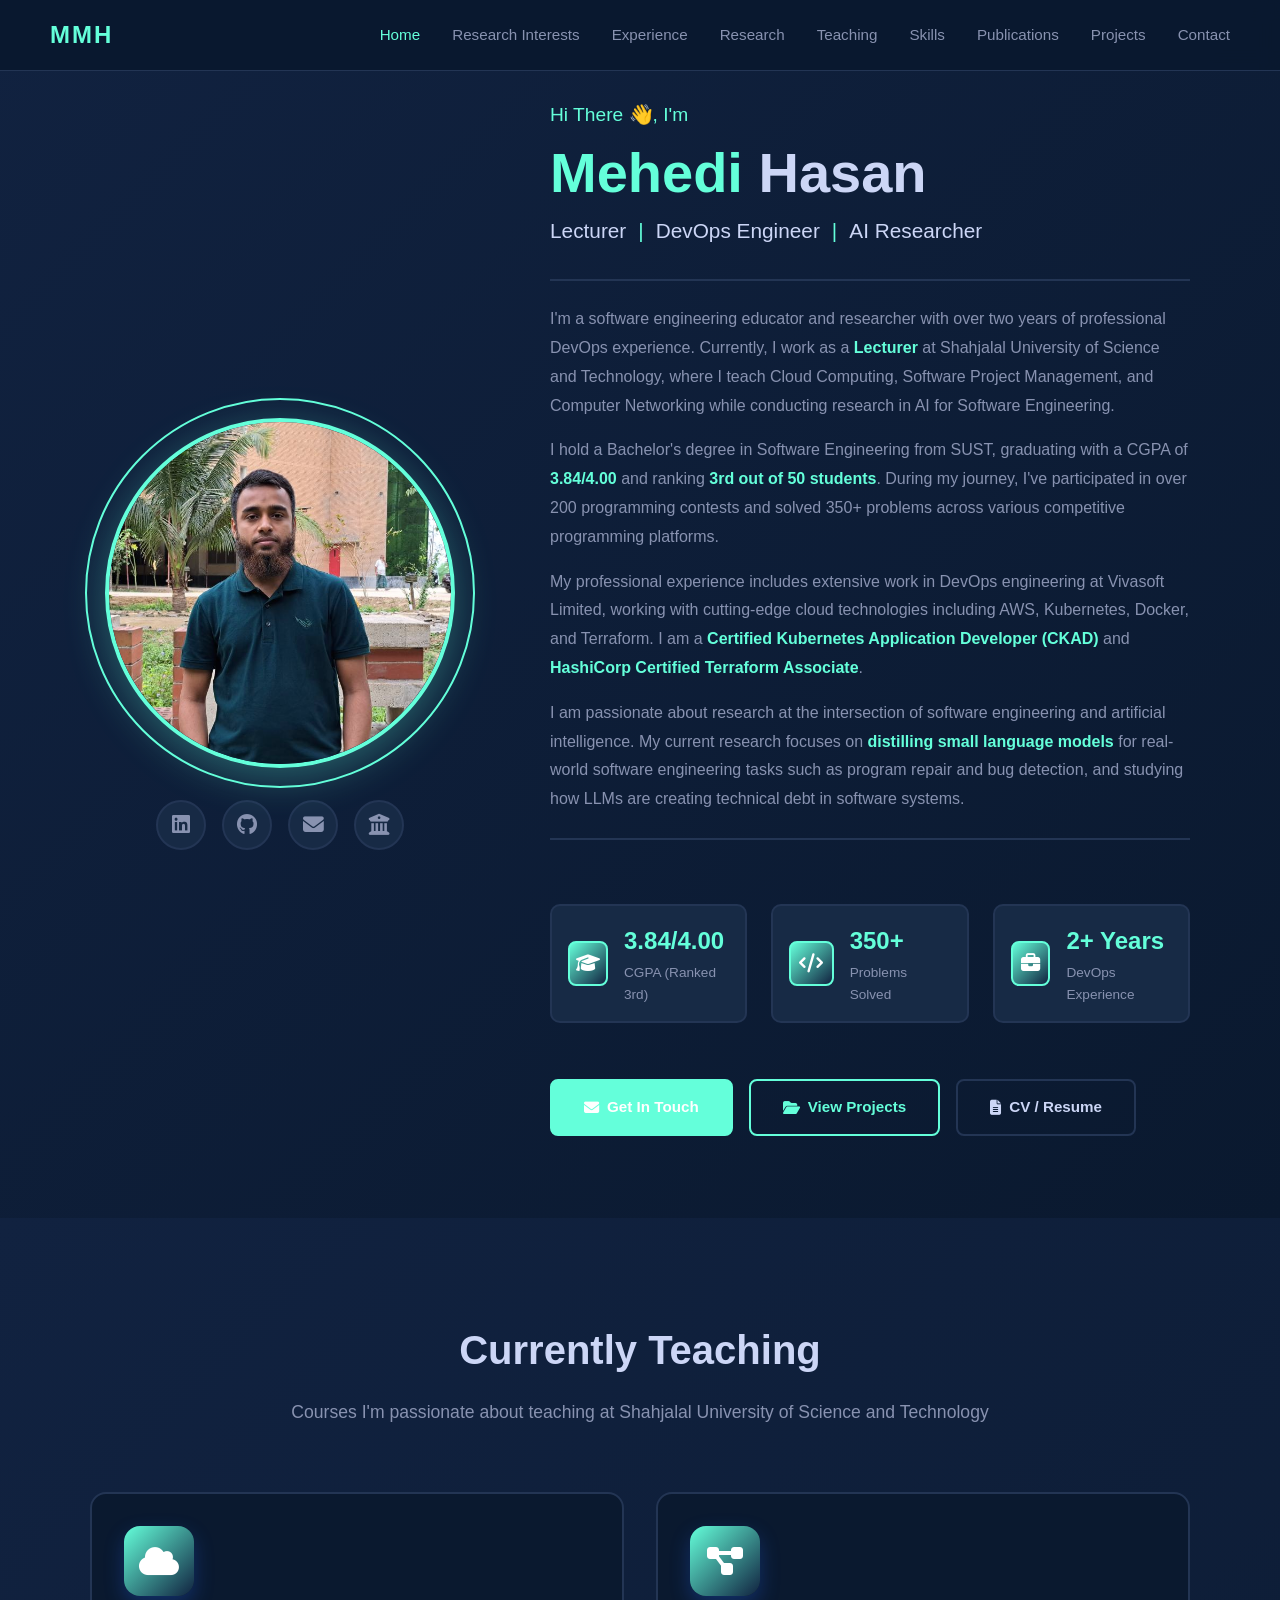
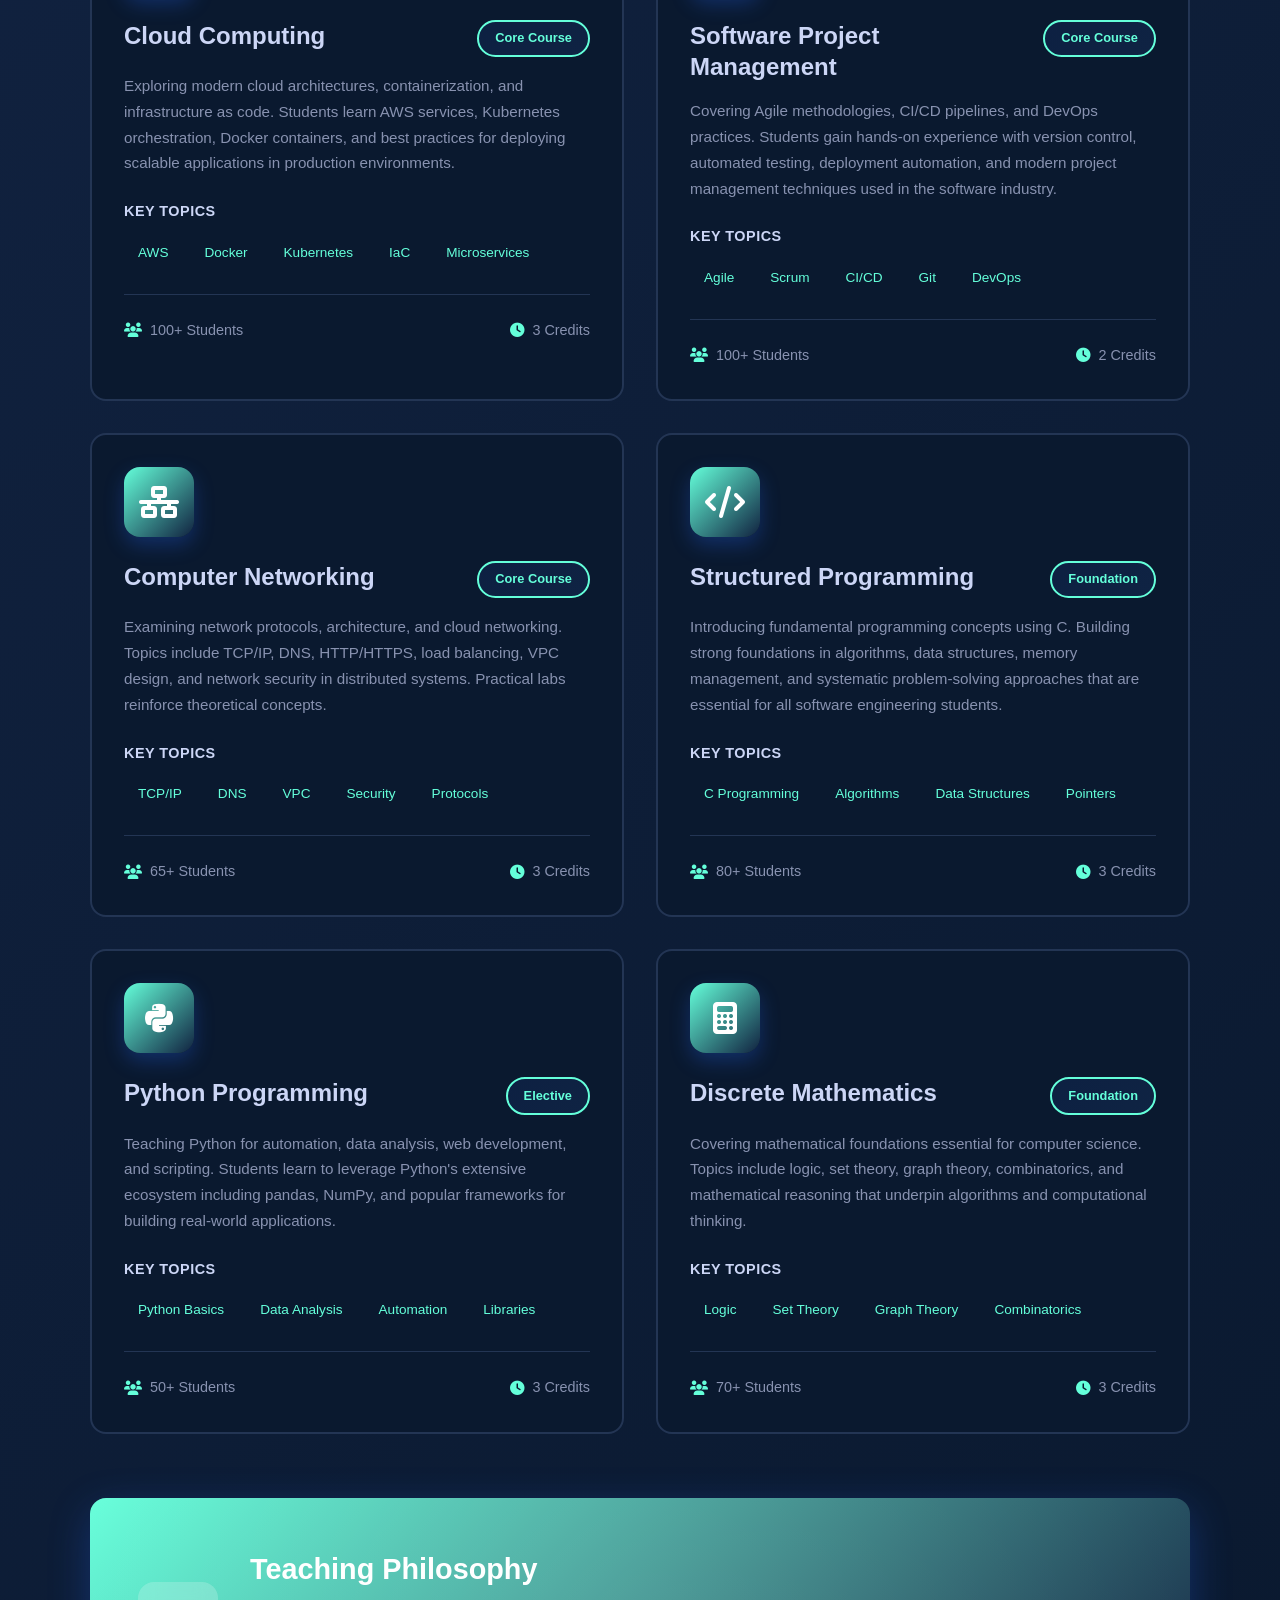
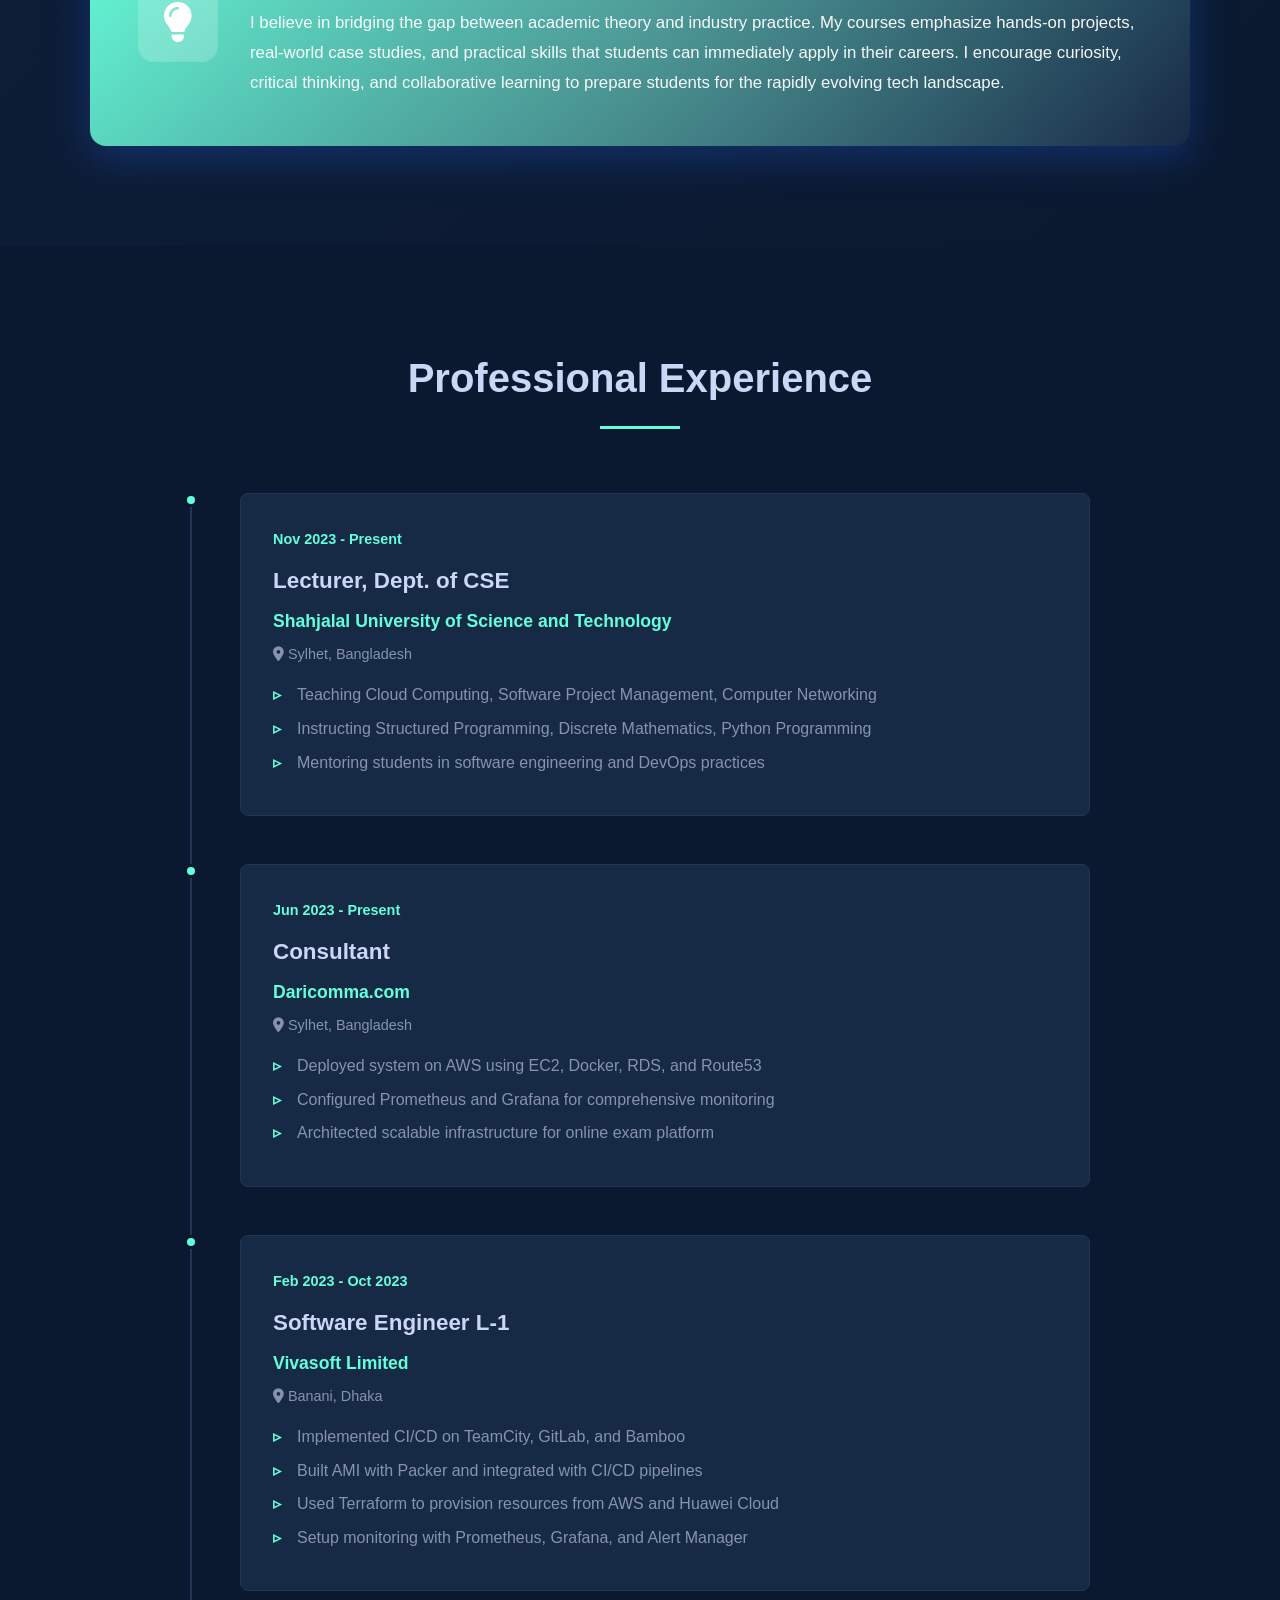
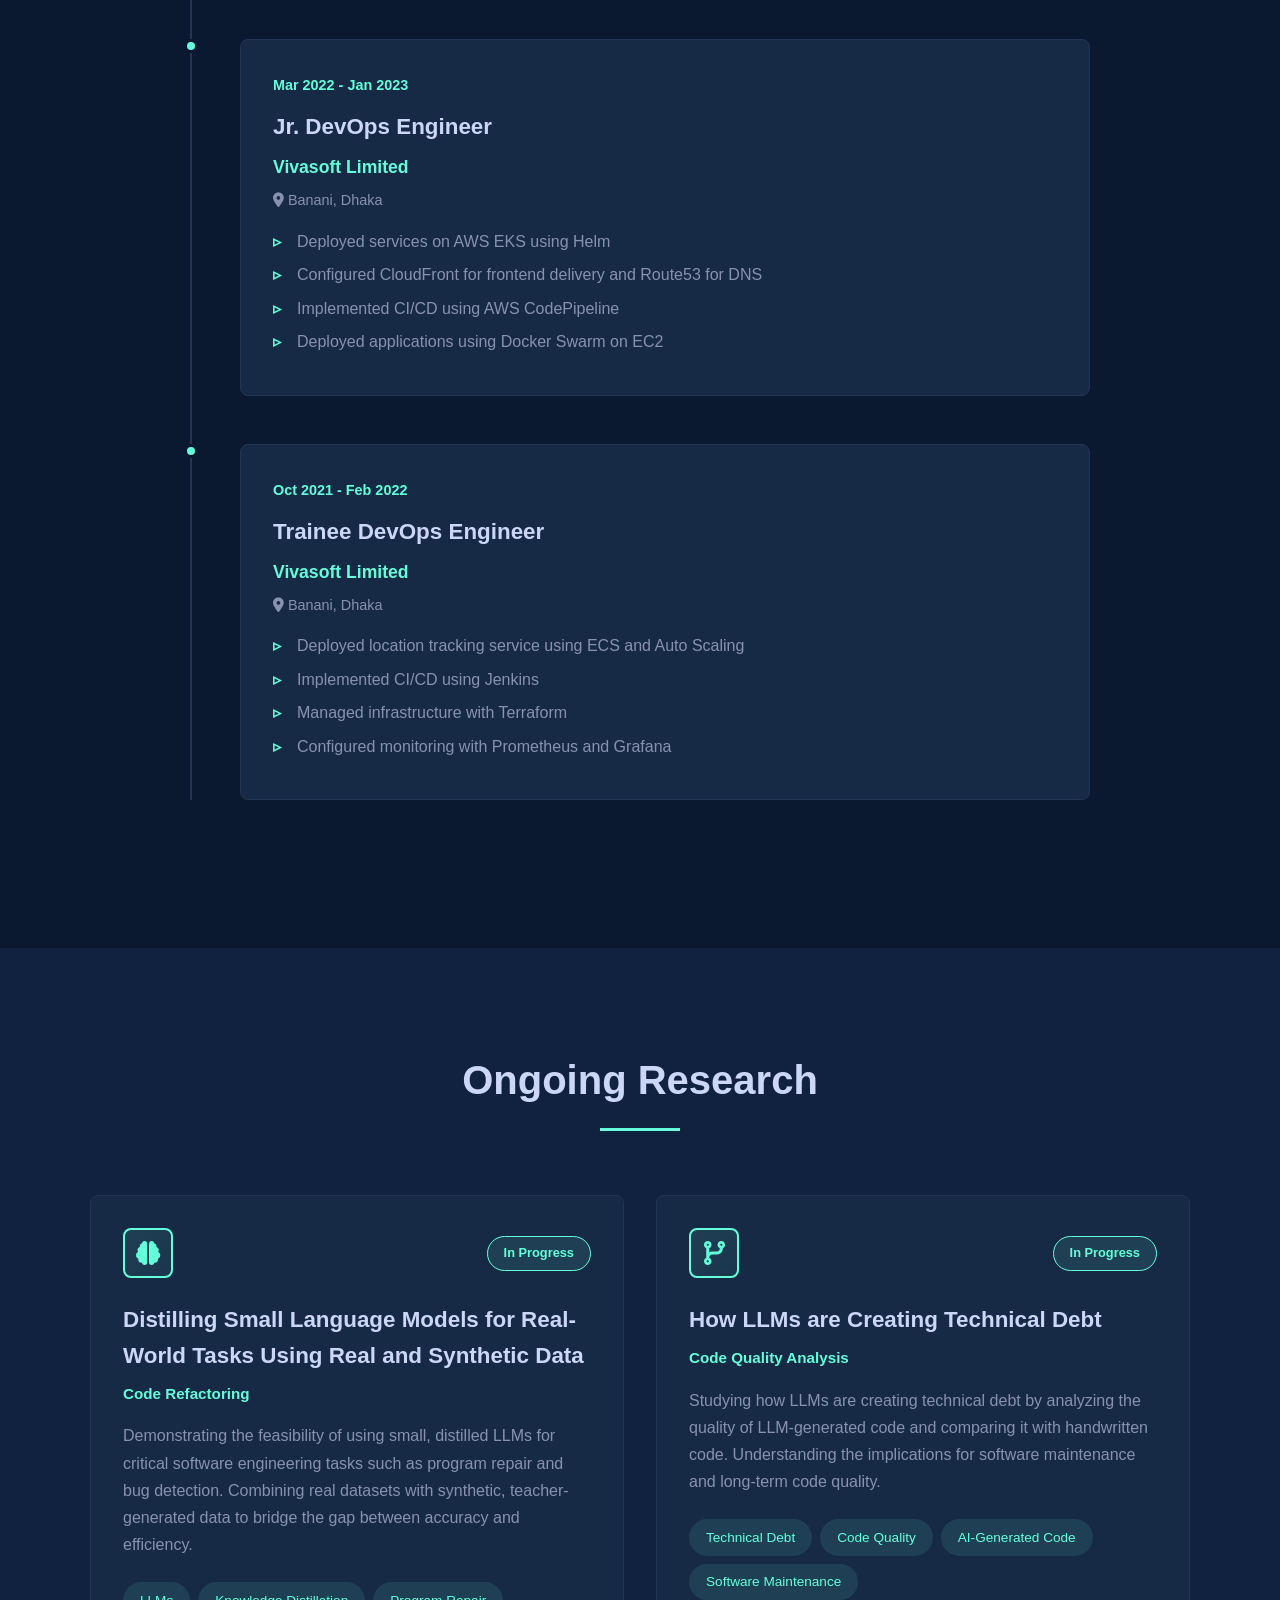
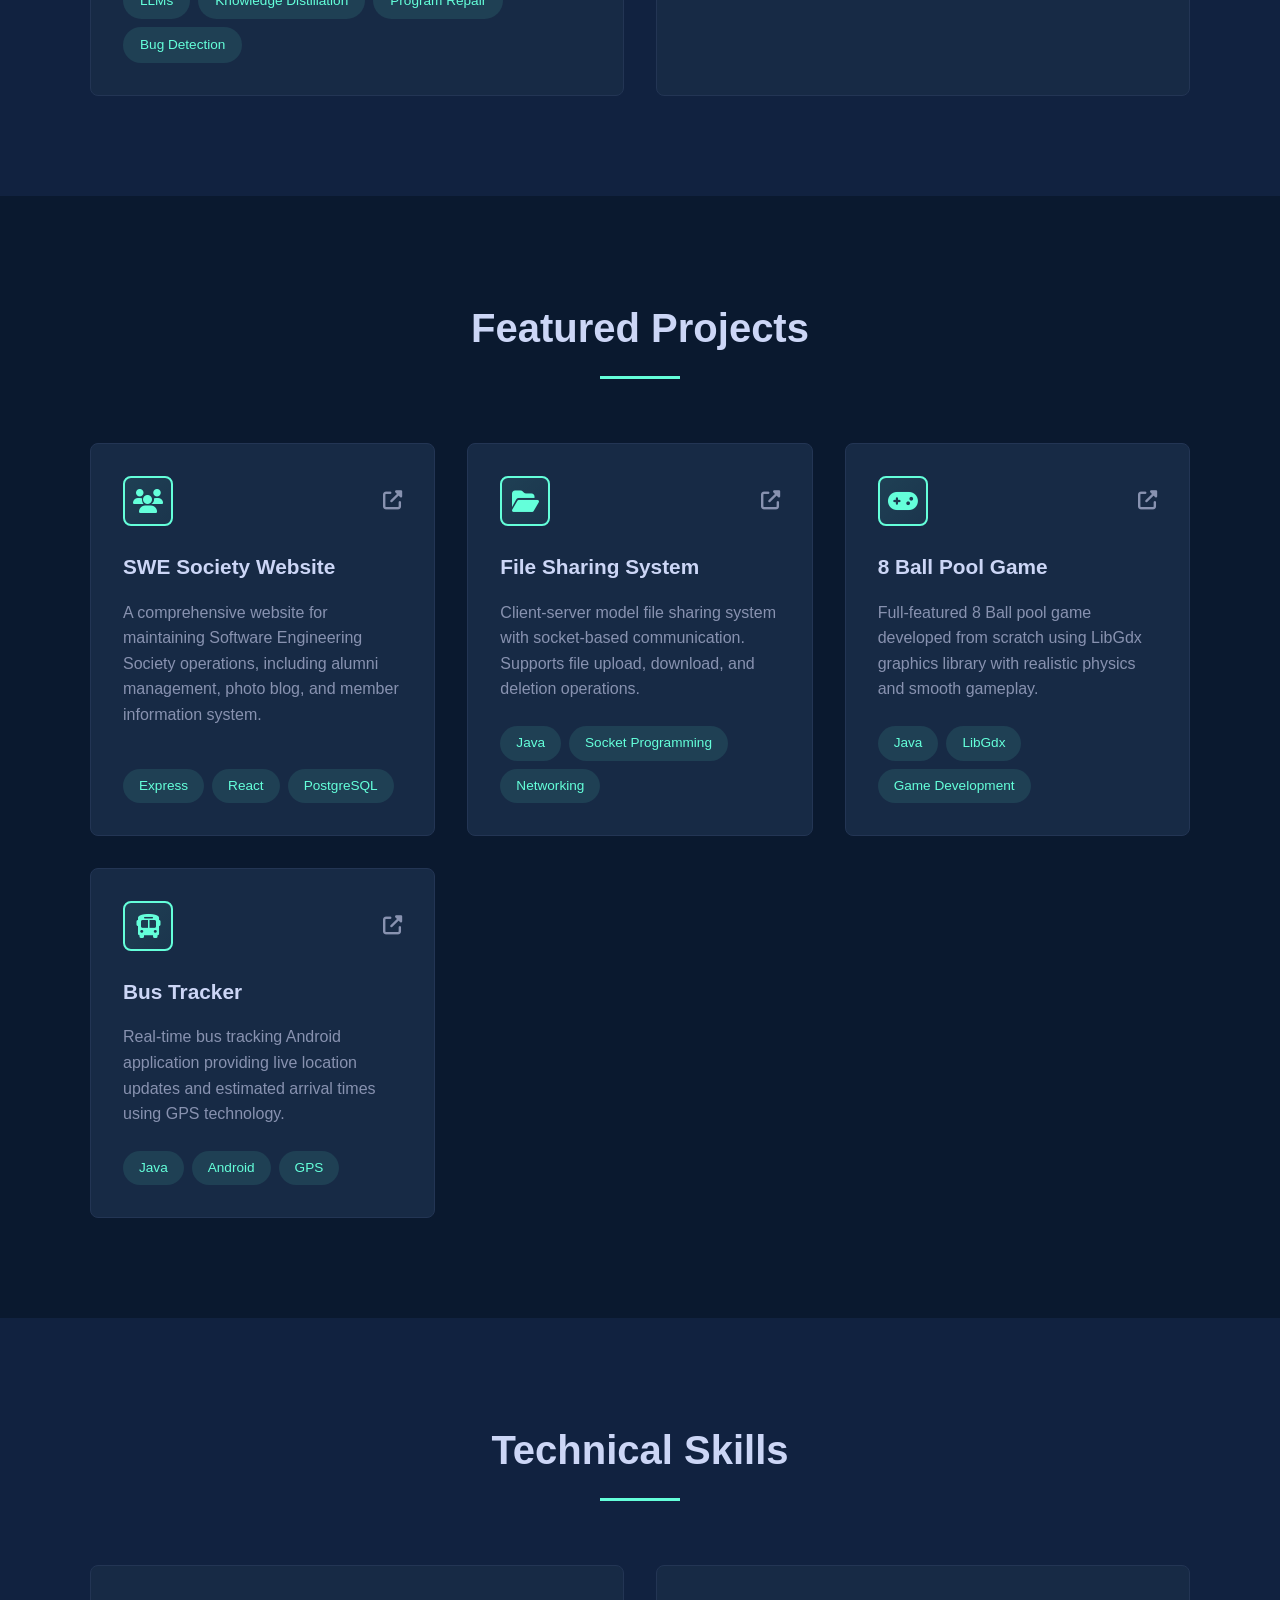
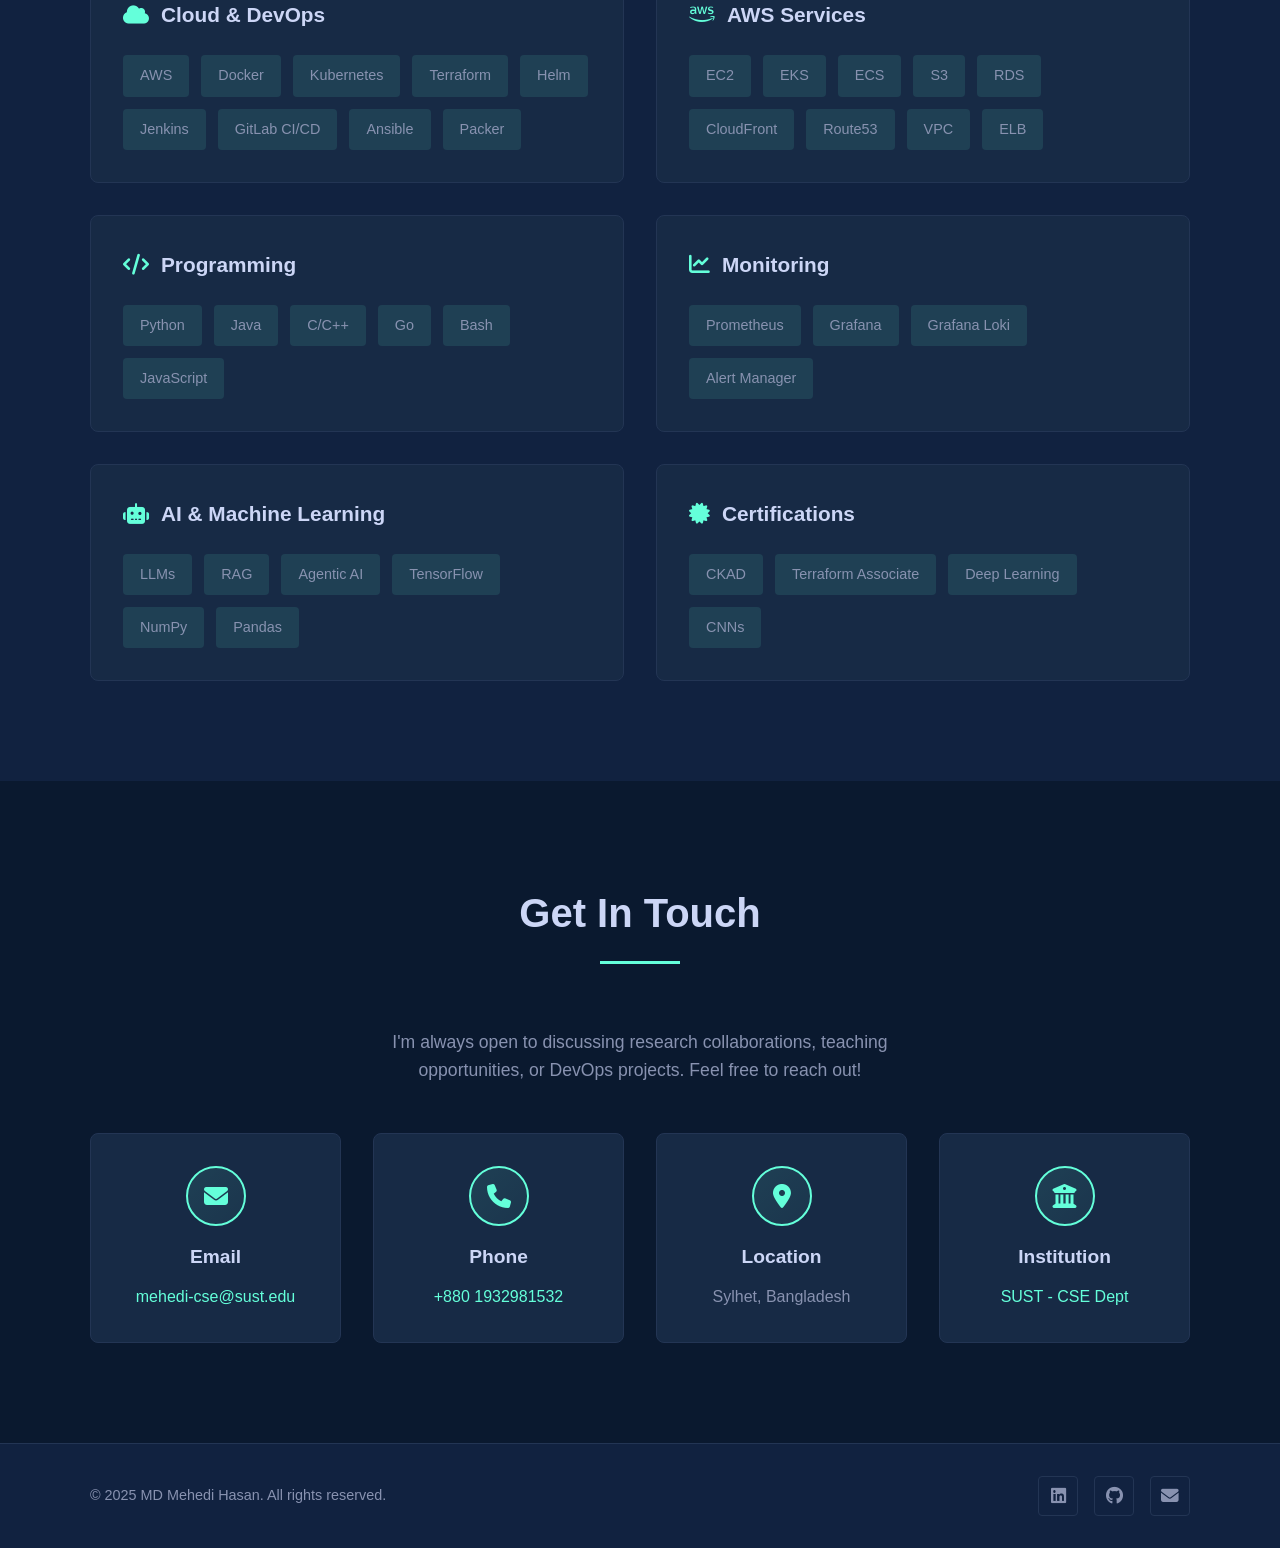
==== index3.html @ 0b2f39ff "base version" ====
<!DOCTYPE html>
<html lang="en">
<head>
    <meta charset="UTF-8">
    <meta name="viewport" content="width=device-width, initial-scale=1.0">
    <meta name="description" content="MD Mehedi Hasan - Lecturer, DevOps Engineer & AI Researcher specializing in Software Engineering">
    <title>Mehedi Hasan | Lecturer & Software Engineer</title>
    <link rel="stylesheet" href="styles3.css">
    <link rel="stylesheet" href="https://cdnjs.cloudflare.com/ajax/libs/font-awesome/6.4.0/css/all.min.css">
</head>
<body>
    <!-- Navbar -->
    <nav class="navbar">
        <div class="nav-container">
            <div class="nav-brand">
                <span class="brand-text">MMH</span>
            </div>
            <button class="nav-toggle" id="navToggle" aria-label="Toggle navigation">
                <span></span>
                <span></span>
                <span></span>
            </button>
            <ul class="nav-menu" id="navMenu">
    <li><a href="#home" class="nav-link">Home</a></li>
    <li><a href="#interests" class="nav-link">Research Interests</a></li>
    <li><a href="#experience" class="nav-link">Experience</a></li>
    <!-- Remove About link since it's now in Hero -->
    <li><a href="#research" class="nav-link">Research</a></li>
    <li><a href="#teaching" class="nav-link">Teaching</a></li>
    <li><a href="#skills" class="nav-link">Skills</a></li>
    <li><a href="#publications" class="nav-link">Publications</a></li>
    <li><a href="#projects" class="nav-link">Projects</a></li>
    <li><a href="#contact" class="nav-link">Contact</a></li>
</ul>

        </div>
    </nav>
<!-- Hero Section -->
<!-- Hero Section -->
<section id="home" class="hero">
    <div class="hero-container">
        <!-- Profile Image Section with Social Links -->
        <div class="hero-image">
            <div class="profile-image-wrapper">
                <div class="profile-image">
                    <img src="profile.jpg" alt="MD Mehedi Hasan - Lecturer & DevOps Engineer">
                </div>
                <div class="profile-ring"></div>
            </div>
            
            <!-- Social Links Under Profile Image -->
            <div class="social-links">
                <a href="https://linkedin.com/in/rumiswe" target="_blank" class="social-link" aria-label="LinkedIn">
                    <i class="fab fa-linkedin"></i>
                </a>
                <a href="https://github.com/mhRumi" target="_blank" class="social-link" aria-label="GitHub">
                    <i class="fab fa-github"></i>
                </a>
                <a href="mailto:mehedi-cse@sust.edu" class="social-link" aria-label="Email">
                    <i class="fas fa-envelope"></i>
                </a>
                <a href="https://sust.edu/departments/cse/faculty/mehedi-cse@sust.edu" target="_blank" class="social-link" aria-label="University">
                    <i class="fas fa-university"></i>
                </a>
            </div>
        </div>

        <!-- Hero Content -->
        <div class="hero-content">
            <p class="hero-greeting">Hi There 👋, I'm</p>
            <h1 class="hero-name">
                <span class="name-highlight">Mehedi</span> Hasan
            </h1>
            <div class="hero-titles">
                <span class="title-item">Lecturer</span>
                <span class="separator">|</span>
                <span class="title-item">DevOps Engineer</span>
                <span class="separator">|</span>
                <span class="title-item">AI Researcher</span>
            </div>
            
            <!-- Integrated About Me Content -->
            <div class="hero-about">
                <p>
                    I'm a software engineering educator and researcher with over two years of professional DevOps experience. 
                    Currently, I work as a <strong>Lecturer</strong> at Shahjalal University of Science and Technology, where I teach 
                    Cloud Computing, Software Project Management, and Computer Networking while conducting research in AI for Software Engineering.
                </p>
                <p>
                    I hold a Bachelor's degree in Software Engineering from SUST, graduating with a CGPA of <strong>3.84/4.00</strong> 
                    and ranking <strong>3rd out of 50 students</strong>. During my journey, I've participated in over 200 programming contests 
                    and solved 350+ problems across various competitive programming platforms.
                </p>
                <p>
                    My professional experience includes extensive work in DevOps engineering at Vivasoft Limited, working with cutting-edge 
                    cloud technologies including AWS, Kubernetes, Docker, and Terraform. I am a <strong>Certified Kubernetes Application Developer (CKAD)</strong> 
                    and <strong>HashiCorp Certified Terraform Associate</strong>.
                </p>
                <p>
                    I am passionate about research at the intersection of software engineering and artificial intelligence. My current research 
                    focuses on <strong>distilling small language models</strong> for real-world software engineering tasks such as program repair 
                    and bug detection, and studying how LLMs are creating technical debt in software systems.
                </p>
            </div>

            <!-- Stats Cards -->
            <div class="hero-stats">
                <div class="stat-item">
                    <div class="stat-icon">
                        <i class="fas fa-graduation-cap"></i>
                    </div>
                    <div class="stat-info">
                        <h3>3.84/4.00</h3>
                        <p>CGPA (Ranked 3rd)</p>
                    </div>
                </div>
                <div class="stat-item">
                    <div class="stat-icon">
                        <i class="fas fa-code"></i>
                    </div>
                    <div class="stat-info">
                        <h3>350+</h3>
                        <p>Problems Solved</p>
                    </div>
                </div>
                <div class="stat-item">
                    <div class="stat-icon">
                        <i class="fas fa-briefcase"></i>
                    </div>
                    <div class="stat-info">
                        <h3>2+ Years</h3>
                        <p>DevOps Experience</p>
                    </div>
                </div>
            </div>

            <!-- Action Buttons -->
            <div class="hero-buttons">
                <a href="#contact" class="btn btn-primary">
                    <i class="fas fa-envelope"></i>
                    Get In Touch
                </a>
                <a href="#projects" class="btn btn-secondary">
                    <i class="fas fa-folder-open"></i>
                    View Projects
                </a>
                <a href="#publications" class="btn btn-outline">
                    <i class="fas fa-file-alt"></i>
                    CV / Resume
                </a>
            </div>
        </div>
    </div>
</section>


<!-- Teaching Courses Section -->
<section id="teaching" class="teaching section">
    <div class="container">
        <div class="section-header">
            <h2 class="section-title">Currently Teaching</h2>
            <div class="title-underline"></div>
            <p class="section-subtitle">Courses I'm passionate about teaching at Shahjalal University of Science and Technology</p>
        </div>

        <div class="courses-grid">
            <!-- Course Card 1 -->
            <div class="course-card" data-aos="fade-up">
                <div class="course-icon">
                    <i class="fas fa-cloud"></i>
                </div>
                <div class="course-header">
                    <h3>Cloud Computing</h3>
                    <span class="course-badge">Core Course</span>
                </div>
                <p class="course-description">
                    Exploring modern cloud architectures, containerization, and infrastructure as code. 
                    Students learn AWS services, Kubernetes orchestration, Docker containers, and best practices 
                    for deploying scalable applications in production environments.
                </p>
                <div class="course-topics">
                    <h4>Key Topics</h4>
                    <div class="topics-tags">
                        <span class="topic-tag">AWS</span>
                        <span class="topic-tag">Docker</span>
                        <span class="topic-tag">Kubernetes</span>
                        <span class="topic-tag">IaC</span>
                        <span class="topic-tag">Microservices</span>
                    </div>
                </div>
                <div class="course-footer">
                    <div class="course-meta">
                        <span><i class="fas fa-users"></i> 100+ Students</span>
                        <span><i class="fas fa-clock"></i> 3 Credits</span>
                    </div>
                </div>
            </div>

            <!-- Course Card 2 -->
            <div class="course-card" data-aos="fade-up" data-aos-delay="100">
                <div class="course-icon">
                    <i class="fas fa-project-diagram"></i>
                </div>
                <div class="course-header">
                    <h3>Software Project Management</h3>
                    <span class="course-badge">Core Course</span>
                </div>
                <p class="course-description">
                    Covering Agile methodologies, CI/CD pipelines, and DevOps practices. Students gain hands-on 
                    experience with version control, automated testing, deployment automation, and modern project 
                    management techniques used in the software industry.
                </p>
                <div class="course-topics">
                    <h4>Key Topics</h4>
                    <div class="topics-tags">
                        <span class="topic-tag">Agile</span>
                        <span class="topic-tag">Scrum</span>
                        <span class="topic-tag">CI/CD</span>
                        <span class="topic-tag">Git</span>
                        <span class="topic-tag">DevOps</span>
                    </div>
                </div>
                <div class="course-footer">
                    <div class="course-meta">
                        <span><i class="fas fa-users"></i> 100+ Students</span>
                        <span><i class="fas fa-clock"></i> 2 Credits</span>
                    </div>
                </div>
            </div>

            <!-- Course Card 3 -->
            <div class="course-card" data-aos="fade-up" data-aos-delay="200">
                <div class="course-icon">
                    <i class="fas fa-network-wired"></i>
                </div>
                <div class="course-header">
                    <h3>Computer Networking</h3>
                    <span class="course-badge">Core Course</span>
                </div>
                <p class="course-description">
                    Examining network protocols, architecture, and cloud networking. Topics include TCP/IP, DNS, 
                    HTTP/HTTPS, load balancing, VPC design, and network security in distributed systems. 
                    Practical labs reinforce theoretical concepts.
                </p>
                <div class="course-topics">
                    <h4>Key Topics</h4>
                    <div class="topics-tags">
                        <span class="topic-tag">TCP/IP</span>
                        <span class="topic-tag">DNS</span>
                        <span class="topic-tag">VPC</span>
                        <span class="topic-tag">Security</span>
                        <span class="topic-tag">Protocols</span>
                    </div>
                </div>
                <div class="course-footer">
                    <div class="course-meta">
                        <span><i class="fas fa-users"></i> 65+ Students</span>
                        <span><i class="fas fa-clock"></i> 3 Credits</span>
                    </div>
                </div>
            </div>

            <!-- Course Card 4 -->
            <div class="course-card" data-aos="fade-up">
                <div class="course-icon">
                    <i class="fas fa-code"></i>
                </div>
                <div class="course-header">
                    <h3>Structured Programming</h3>
                    <span class="course-badge">Foundation</span>
                </div>
                <p class="course-description">
                    Introducing fundamental programming concepts using C. Building strong foundations in algorithms, 
                    data structures, memory management, and systematic problem-solving approaches that are essential 
                    for all software engineering students.
                </p>
                <div class="course-topics">
                    <h4>Key Topics</h4>
                    <div class="topics-tags">
                        <span class="topic-tag">C Programming</span>
                        <span class="topic-tag">Algorithms</span>
                        <span class="topic-tag">Data Structures</span>
                        <span class="topic-tag">Pointers</span>
                    </div>
                </div>
                <div class="course-footer">
                    <div class="course-meta">
                        <span><i class="fas fa-users"></i> 80+ Students</span>
                        <span><i class="fas fa-clock"></i> 3 Credits</span>
                    </div>
                </div>
            </div>

            <!-- Course Card 5 -->
            <div class="course-card" data-aos="fade-up" data-aos-delay="100">
                <div class="course-icon">
                    <i class="fab fa-python"></i>
                </div>
                <div class="course-header">
                    <h3>Python Programming</h3>
                    <span class="course-badge">Elective</span>
                </div>
                <p class="course-description">
                    Teaching Python for automation, data analysis, web development, and scripting. Students learn 
                    to leverage Python's extensive ecosystem including pandas, NumPy, and popular frameworks for 
                    building real-world applications.
                </p>
                <div class="course-topics">
                    <h4>Key Topics</h4>
                    <div class="topics-tags">
                        <span class="topic-tag">Python Basics</span>
                        <span class="topic-tag">Data Analysis</span>
                        <span class="topic-tag">Automation</span>
                        <span class="topic-tag">Libraries</span>
                    </div>
                </div>
                <div class="course-footer">
                    <div class="course-meta">
                        <span><i class="fas fa-users"></i> 50+ Students</span>
                        <span><i class="fas fa-clock"></i> 3 Credits</span>
                    </div>
                </div>
            </div>

            <!-- Course Card 6 -->
            <div class="course-card" data-aos="fade-up" data-aos-delay="200">
                <div class="course-icon">
                    <i class="fas fa-calculator"></i>
                </div>
                <div class="course-header">
                    <h3>Discrete Mathematics</h3>
                    <span class="course-badge">Foundation</span>
                </div>
                <p class="course-description">
                    Covering mathematical foundations essential for computer science. Topics include logic, 
                    set theory, graph theory, combinatorics, and mathematical reasoning that underpin algorithms 
                    and computational thinking.
                </p>
                <div class="course-topics">
                    <h4>Key Topics</h4>
                    <div class="topics-tags">
                        <span class="topic-tag">Logic</span>
                        <span class="topic-tag">Set Theory</span>
                        <span class="topic-tag">Graph Theory</span>
                        <span class="topic-tag">Combinatorics</span>
                    </div>
                </div>
                <div class="course-footer">
                    <div class="course-meta">
                        <span><i class="fas fa-users"></i> 70+ Students</span>
                        <span><i class="fas fa-clock"></i> 3 Credits</span>
                    </div>
                </div>
            </div>
        </div>

        <!-- Teaching Philosophy -->
        <div class="teaching-philosophy" data-aos="fade-up">
            <div class="philosophy-icon">
                <i class="fas fa-lightbulb"></i>
            </div>
            <div class="philosophy-content">
                <h3>Teaching Philosophy</h3>
                <p>
                    I believe in bridging the gap between academic theory and industry practice. My courses emphasize 
                    hands-on projects, real-world case studies, and practical skills that students can immediately apply 
                    in their careers. I encourage curiosity, critical thinking, and collaborative learning to prepare 
                    students for the rapidly evolving tech landscape.
                </p>
            </div>
        </div>
    </div>
</section>

    <!-- Experience Section -->
    <section id="experience" class="experience section">
        <div class="container">
            <div class="section-header">
                <h2 class="section-title">Professional Experience</h2>
                <div class="title-line"></div>
            </div>
            <div class="timeline">
                <div class="timeline-item" data-aos="fade-up">
                    <div class="timeline-dot"></div>
                    <div class="timeline-content">
                        <span class="timeline-date">Nov 2023 - Present</span>
                        <h3>Lecturer, Dept. of CSE</h3>
                        <h4>Shahjalal University of Science and Technology</h4>
                        <p class="location"><i class="fas fa-map-marker-alt"></i> Sylhet, Bangladesh</p>
                        <ul>
                            <li>Teaching Cloud Computing, Software Project Management, Computer Networking</li>
                            <li>Instructing Structured Programming, Discrete Mathematics, Python Programming</li>
                            <li>Mentoring students in software engineering and DevOps practices</li>
                        </ul>
                    </div>
                </div>

                <div class="timeline-item" data-aos="fade-up">
                    <div class="timeline-dot"></div>
                    <div class="timeline-content">
                        <span class="timeline-date">Jun 2023 - Present</span>
                        <h3>Consultant</h3>
                        <h4>Daricomma.com</h4>
                        <p class="location"><i class="fas fa-map-marker-alt"></i> Sylhet, Bangladesh</p>
                        <ul>
                            <li>Deployed system on AWS using EC2, Docker, RDS, and Route53</li>
                            <li>Configured Prometheus and Grafana for comprehensive monitoring</li>
                            <li>Architected scalable infrastructure for online exam platform</li>
                        </ul>
                    </div>
                </div>

                <div class="timeline-item" data-aos="fade-up">
                    <div class="timeline-dot"></div>
                    <div class="timeline-content">
                        <span class="timeline-date">Feb 2023 - Oct 2023</span>
                        <h3>Software Engineer L-1</h3>
                        <h4>Vivasoft Limited</h4>
                        <p class="location"><i class="fas fa-map-marker-alt"></i> Banani, Dhaka</p>
                        <ul>
                            <li>Implemented CI/CD on TeamCity, GitLab, and Bamboo</li>
                            <li>Built AMI with Packer and integrated with CI/CD pipelines</li>
                            <li>Used Terraform to provision resources from AWS and Huawei Cloud</li>
                            <li>Setup monitoring with Prometheus, Grafana, and Alert Manager</li>
                        </ul>
                    </div>
                </div>

                <div class="timeline-item" data-aos="fade-up">
                    <div class="timeline-dot"></div>
                    <div class="timeline-content">
                        <span class="timeline-date">Mar 2022 - Jan 2023</span>
                        <h3>Jr. DevOps Engineer</h3>
                        <h4>Vivasoft Limited</h4>
                        <p class="location"><i class="fas fa-map-marker-alt"></i> Banani, Dhaka</p>
                        <ul>
                            <li>Deployed services on AWS EKS using Helm</li>
                            <li>Configured CloudFront for frontend delivery and Route53 for DNS</li>
                            <li>Implemented CI/CD using AWS CodePipeline</li>
                            <li>Deployed applications using Docker Swarm on EC2</li>
                        </ul>
                    </div>
                </div>

                <div class="timeline-item" data-aos="fade-up">
                    <div class="timeline-dot"></div>
                    <div class="timeline-content">
                        <span class="timeline-date">Oct 2021 - Feb 2022</span>
                        <h3>Trainee DevOps Engineer</h3>
                        <h4>Vivasoft Limited</h4>
                        <p class="location"><i class="fas fa-map-marker-alt"></i> Banani, Dhaka</p>
                        <ul>
                            <li>Deployed location tracking service using ECS and Auto Scaling</li>
                            <li>Implemented CI/CD using Jenkins</li>
                            <li>Managed infrastructure with Terraform</li>
                            <li>Configured monitoring with Prometheus and Grafana</li>
                        </ul>
                    </div>
                </div>
            </div>
        </div>
    </section>

    <!-- Research Section -->
    <section id="research" class="research section">
        <div class="container">
            <div class="section-header">
                <h2 class="section-title">Ongoing Research</h2>
                <div class="title-line"></div>
            </div>
            <div class="research-grid">
                <div class="research-card" data-aos="fade-up">
                    <div class="research-header">
                        <div class="research-icon">
                            <i class="fas fa-brain"></i>
                        </div>
                        <span class="research-badge">In Progress</span>
                    </div>
                    <h3>Distilling Small Language Models for Real-World Tasks Using Real and Synthetic Data</h3>
                    <p class="research-subtitle">Code Refactoring</p>
                    <p class="research-desc">
                        Demonstrating the feasibility of using small, distilled LLMs for critical software engineering tasks 
                        such as program repair and bug detection. Combining real datasets with synthetic, teacher-generated data 
                        to bridge the gap between accuracy and efficiency.
                    </p>
                    <div class="research-tags">
                        <span class="tag">LLMs</span>
                        <span class="tag">Knowledge Distillation</span>
                        <span class="tag">Program Repair</span>
                        <span class="tag">Bug Detection</span>
                    </div>
                </div>

                <div class="research-card" data-aos="fade-up" data-aos-delay="100">
                    <div class="research-header">
                        <div class="research-icon">
                            <i class="fas fa-code-branch"></i>
                        </div>
                        <span class="research-badge">In Progress</span>
                    </div>
                    <h3>How LLMs are Creating Technical Debt</h3>
                    <p class="research-subtitle">Code Quality Analysis</p>
                    <p class="research-desc">
                        Studying how LLMs are creating technical debt by analyzing the quality of LLM-generated code 
                        and comparing it with handwritten code. Understanding the implications for software maintenance 
                        and long-term code quality.
                    </p>
                    <div class="research-tags">
                        <span class="tag">Technical Debt</span>
                        <span class="tag">Code Quality</span>
                        <span class="tag">AI-Generated Code</span>
                        <span class="tag">Software Maintenance</span>
                    </div>
                </div>
            </div>
        </div>
    </section>

    <!-- Projects Section -->
    <section id="projects" class="projects section">
        <div class="container">
            <div class="section-header">
                <h2 class="section-title">Featured Projects</h2>
                <div class="title-line"></div>
            </div>
            <div class="projects-grid">
                <div class="project-card" data-aos="fade-up">
                    <div class="project-header">
                        <div class="project-icon">
                            <i class="fas fa-users"></i>
                        </div>
                        <div class="project-links">
                            <a href="#" class="project-link" aria-label="View project"><i class="fas fa-external-link-alt"></i></a>
                        </div>
                    </div>
                    <h3>SWE Society Website</h3>
                    <p>A comprehensive website for maintaining Software Engineering Society operations, including alumni management, photo blog, and member information system.</p>
                    <div class="project-tech">
                        <span class="tech-tag">Express</span>
                        <span class="tech-tag">React</span>
                        <span class="tech-tag">PostgreSQL</span>
                    </div>
                </div>

                <div class="project-card" data-aos="fade-up" data-aos-delay="100">
                    <div class="project-header">
                        <div class="project-icon">
                            <i class="fas fa-folder-open"></i>
                        </div>
                        <div class="project-links">
                            <a href="#" class="project-link" aria-label="View project"><i class="fas fa-external-link-alt"></i></a>
                        </div>
                    </div>
                    <h3>File Sharing System</h3>
                    <p>Client-server model file sharing system with socket-based communication. Supports file upload, download, and deletion operations.</p>
                    <div class="project-tech">
                        <span class="tech-tag">Java</span>
                        <span class="tech-tag">Socket Programming</span>
                        <span class="tech-tag">Networking</span>
                    </div>
                </div>

                <div class="project-card" data-aos="fade-up" data-aos-delay="200">
                    <div class="project-header">
                        <div class="project-icon">
                            <i class="fas fa-gamepad"></i>
                        </div>
                        <div class="project-links">
                            <a href="#" class="project-link" aria-label="View project"><i class="fas fa-external-link-alt"></i></a>
                        </div>
                    </div>
                    <h3>8 Ball Pool Game</h3>
                    <p>Full-featured 8 Ball pool game developed from scratch using LibGdx graphics library with realistic physics and smooth gameplay.</p>
                    <div class="project-tech">
                        <span class="tech-tag">Java</span>
                        <span class="tech-tag">LibGdx</span>
                        <span class="tech-tag">Game Development</span>
                    </div>
                </div>

                <div class="project-card" data-aos="fade-up" data-aos-delay="300">
                    <div class="project-header">
                        <div class="project-icon">
                            <i class="fas fa-bus"></i>
                        </div>
                        <div class="project-links">
                            <a href="#" class="project-link" aria-label="View project"><i class="fas fa-external-link-alt"></i></a>
                        </div>
                    </div>
                    <h3>Bus Tracker</h3>
                    <p>Real-time bus tracking Android application providing live location updates and estimated arrival times using GPS technology.</p>
                    <div class="project-tech">
                        <span class="tech-tag">Java</span>
                        <span class="tech-tag">Android</span>
                        <span class="tech-tag">GPS</span>
                    </div>
                </div>
            </div>
        </div>
    </section>

    <!-- Skills Section -->
    <section id="skills" class="skills section">
        <div class="container">
            <div class="section-header">
                <h2 class="section-title">Technical Skills</h2>
                <div class="title-line"></div>
            </div>
            <div class="skills-grid">
                <div class="skill-category" data-aos="fade-up">
                    <h3><i class="fas fa-cloud"></i> Cloud & DevOps</h3>
                    <div class="skill-items">
                        <span class="skill-item">AWS</span>
                        <span class="skill-item">Docker</span>
                        <span class="skill-item">Kubernetes</span>
                        <span class="skill-item">Terraform</span>
                        <span class="skill-item">Helm</span>
                        <span class="skill-item">Jenkins</span>
                        <span class="skill-item">GitLab CI/CD</span>
                        <span class="skill-item">Ansible</span>
                        <span class="skill-item">Packer</span>
                    </div>
                </div>

                <div class="skill-category" data-aos="fade-up" data-aos-delay="100">
                    <h3><i class="fab fa-aws"></i> AWS Services</h3>
                    <div class="skill-items">
                        <span class="skill-item">EC2</span>
                        <span class="skill-item">EKS</span>
                        <span class="skill-item">ECS</span>
                        <span class="skill-item">S3</span>
                        <span class="skill-item">RDS</span>
                        <span class="skill-item">CloudFront</span>
                        <span class="skill-item">Route53</span>
                        <span class="skill-item">VPC</span>
                        <span class="skill-item">ELB</span>
                    </div>
                </div>

                <div class="skill-category" data-aos="fade-up" data-aos-delay="200">
                    <h3><i class="fas fa-code"></i> Programming</h3>
                    <div class="skill-items">
                        <span class="skill-item">Python</span>
                        <span class="skill-item">Java</span>
                        <span class="skill-item">C/C++</span>
                        <span class="skill-item">Go</span>
                        <span class="skill-item">Bash</span>
                        <span class="skill-item">JavaScript</span>
                    </div>
                </div>

                <div class="skill-category" data-aos="fade-up" data-aos-delay="300">
                    <h3><i class="fas fa-chart-line"></i> Monitoring</h3>
                    <div class="skill-items">
                        <span class="skill-item">Prometheus</span>
                        <span class="skill-item">Grafana</span>
                        <span class="skill-item">Grafana Loki</span>
                        <span class="skill-item">Alert Manager</span>
                    </div>
                </div>

                <div class="skill-category" data-aos="fade-up" data-aos-delay="400">
                    <h3><i class="fas fa-robot"></i> AI & Machine Learning</h3>
                    <div class="skill-items">
                        <span class="skill-item">LLMs</span>
                        <span class="skill-item">RAG</span>
                        <span class="skill-item">Agentic AI</span>
                        <span class="skill-item">TensorFlow</span>
                        <span class="skill-item">NumPy</span>
                        <span class="skill-item">Pandas</span>
                    </div>
                </div>

                <div class="skill-category" data-aos="fade-up" data-aos-delay="500">
                    <h3><i class="fas fa-certificate"></i> Certifications</h3>
                    <div class="skill-items">
                        <span class="skill-item">CKAD</span>
                        <span class="skill-item">Terraform Associate</span>
                        <span class="skill-item">Deep Learning</span>
                        <span class="skill-item">CNNs</span>
                    </div>
                </div>
            </div>
        </div>
    </section>

    <!-- Contact Section -->
    <section id="contact" class="contact section">
        <div class="container">
            <div class="section-header">
                <h2 class="section-title">Get In Touch</h2>
                <div class="title-line"></div>
            </div>
            <div class="contact-content">
                <p class="contact-intro">
                    I'm always open to discussing research collaborations, teaching opportunities, or DevOps projects. 
                    Feel free to reach out!
                </p>
                <div class="contact-grid">
                    <div class="contact-card" data-aos="fade-up">
                        <div class="contact-icon">
                            <i class="fas fa-envelope"></i>
                        </div>
                        <h3>Email</h3>
                        <a href="mailto:mehedi-cse@sust.edu">mehedi-cse@sust.edu</a>
                    </div>

                    <div class="contact-card" data-aos="fade-up" data-aos-delay="100">
                        <div class="contact-icon">
                            <i class="fas fa-phone"></i>
                        </div>
                        <h3>Phone</h3>
                        <a href="tel:+8801932981532">+880 1932981532</a>
                    </div>

                    <div class="contact-card" data-aos="fade-up" data-aos-delay="200">
                        <div class="contact-icon">
                            <i class="fas fa-map-marker-alt"></i>
                        </div>
                        <h3>Location</h3>
                        <p>Sylhet, Bangladesh</p>
                    </div>

                    <div class="contact-card" data-aos="fade-up" data-aos-delay="300">
                        <div class="contact-icon">
                            <i class="fas fa-university"></i>
                        </div>
                        <h3>Institution</h3>
                        <a href="https://sust.edu/departments/cse/faculty/mehedi-cse@sust.edu" target="_blank">SUST - CSE Dept</a>
                    </div>
                </div>
            </div>
        </div>
    </section>

    <!-- Footer -->
    <footer class="footer">
        <div class="container">
            <div class="footer-content">
                <p>&copy; 2025 MD Mehedi Hasan. All rights reserved.</p>
                <div class="footer-social">
                    <a href="https://linkedin.com/in/rumiswe" target="_blank" aria-label="LinkedIn">
                        <i class="fab fa-linkedin"></i>
                    </a>
                    <a href="https://github.com/mhRumi" target="_blank" aria-label="GitHub">
                        <i class="fab fa-github"></i>
                    </a>
                    <a href="mailto:mehedi-cse@sust.edu" aria-label="Email">
                        <i class="fas fa-envelope"></i>
                    </a>
                </div>
            </div>
        </div>
    </footer>

    <script src="script3.js"></script>
</body>
</html>
---- styles3.css ----
/* Reset and Base Styles */
* {
    margin: 0;
    padding: 0;
    box-sizing: border-box;
}

:root {
    --primary-color: #64ffda;
    --secondary-color: #0a192f;
    --accent-color: #112240;
    --text-primary: #ccd6f6;
    --text-secondary: #8892b0;
    --text-highlight: #64ffda;
    --bg-primary: #0a192f;
    --bg-secondary: #112240;
    --bg-card: #172a45;
    --border-color: #233554;
    --shadow: 0 10px 30px -15px rgba(2, 12, 27, 0.7);
    --transition: all 0.3s cubic-bezier(0.645, 0.045, 0.355, 1);
}

html {
    scroll-behavior: smooth;
}

body {
    font-family: 'Segoe UI', Tahoma, Geneva, Verdana, sans-serif;
    line-height: 1.6;
    color: var(--text-secondary);
    background-color: var(--bg-primary);
    overflow-x: hidden;
}

.container {
    max-width: 1200px;
    margin: 0 auto;
    padding: 0 50px;
}

/* Navbar */
.navbar {
    position: fixed;
    top: 0;
    width: 100%;
    background: rgba(10, 25, 47, 0.95);
    backdrop-filter: blur(10px);
    border-bottom: 1px solid var(--border-color);
    z-index: 1000;
    transition: var(--transition);
}

.nav-container {
    max-width: 1400px;
    margin: 0 auto;
    padding: 0 50px;
    display: flex;
    justify-content: space-between;
    align-items: center;
    height: 70px;
}

.nav-brand {
    display: flex;
    align-items: center;
}

.brand-text {
    font-size: 1.5rem;
    font-weight: 700;
    color: var(--primary-color);
    letter-spacing: 2px;
}

.nav-toggle {
    display: none;
    flex-direction: column;
    background: none;
    border: none;
    cursor: pointer;
    padding: 5px;
}

.nav-toggle span {
    width: 25px;
    height: 2px;
    background-color: var(--primary-color);
    margin: 3px 0;
    transition: 0.3s;
}

.nav-menu {
    display: flex;
    list-style: none;
    gap: 2rem;
}

.nav-link {
    text-decoration: none;
    color: var(--text-secondary);
    font-size: 0.95rem;
    font-weight: 500;
    transition: var(--transition);
    position: relative;
    padding: 5px 0;
}

.nav-link::after {
    content: '';
    position: absolute;
    bottom: 0;
    left: 0;
    width: 0;
    height: 2px;
    background-color: var(--primary-color);
    transition: width 0.3s ease;
}

.nav-link:hover {
    color: var(--primary-color);
}

.nav-link:hover::after {
    width: 100%;
}

/* Hero Section */
.hero {
    min-height: 100vh;
    display: flex;
    align-items: center;
    justify-content: center;
    padding: 100px 0 50px;
    position: relative;
}

.hero-container {
    max-width: 1200px;
    margin: 0 auto;
    padding: 0 50px;
    display: grid;
    grid-template-columns: 1fr 1fr;
    gap: 4rem;
    align-items: center;
}

.hero-greeting {
    color: var(--primary-color);
    font-size: 1.2rem;
    margin-bottom: 1rem;
    animation: fadeInUp 0.6s ease;
}

.hero-name {
    font-size: 4rem;
    font-weight: 700;
    color: var(--text-primary);
    margin-bottom: 0.5rem;
    animation: fadeInUp 0.8s ease;
}

.name-highlight {
    color: var(--primary-color);
}

.hero-titles {
    font-size: 1.3rem;
    color: var(--text-secondary);
    margin-bottom: 2rem;
    display: flex;
    flex-wrap: wrap;
    gap: 0.75rem;
    animation: fadeInUp 1s ease;
}

.title-item {
    color: var(--text-primary);
    font-weight: 500;
}

.separator {
    color: var(--primary-color);
}

.hero-description {
    color: var(--text-secondary);
    font-size: 1.1rem;
    line-height: 1.8;
    margin-bottom: 2.5rem;
    max-width: 600px;
    animation: fadeInUp 1.2s ease;
}

.hero-description strong {
    color: var(--primary-color);
    font-weight: 600;
}

.hero-buttons {
    display: flex;
    gap: 1rem;
    margin-bottom: 2rem;
    animation: fadeInUp 1.4s ease;
}

.btn {
    padding: 0.875rem 2rem;
    border-radius: 4px;
    text-decoration: none;
    font-weight: 600;
    transition: var(--transition);
    display: inline-flex;
    align-items: center;
    gap: 0.5rem;
    border: 2px solid var(--primary-color);
}

.btn-primary {
    background-color: transparent;
    color: var(--primary-color);
}

.btn-primary:hover {
    background-color: rgba(100, 255, 218, 0.1);
    transform: translateY(-3px);
}

.btn-secondary {
    background-color: transparent;
    color: var(--text-primary);
    border-color: var(--text-secondary);
}

.btn-secondary:hover {
    border-color: var(--primary-color);
    color: var(--primary-color);
    transform: translateY(-3px);
}

.social-links {
    display: flex;
    gap: 1rem;
    animation: fadeInUp 1.6s ease;
}

.social-link {
    width: 45px;
    height: 45px;
    display: flex;
    align-items: center;
    justify-content: center;
    border-radius: 4px;
    border: 2px solid var(--border-color);
    color: var(--text-secondary);
    font-size: 1.2rem;
    transition: var(--transition);
    text-decoration: none;
}

.social-link:hover {
    border-color: var(--primary-color);
    color: var(--primary-color);
    transform: translateY(-3px);
}

/* Code Window */
.hero-image {
    animation: fadeInRight 1s ease;
}

.code-window {
    background-color: var(--bg-card);
    border-radius: 8px;
    border: 1px solid var(--border-color);
    box-shadow: var(--shadow);
    overflow: hidden;
}

.window-header {
    background-color: var(--bg-secondary);
    padding: 0.75rem 1rem;
    display: flex;
    gap: 0.5rem;
    border-bottom: 1px solid var(--border-color);
}

.dot {
    width: 12px;
    height: 12px;
    border-radius: 50%;
}

.dot.red {
    background-color: #ff5f56;
}

.dot.yellow {
    background-color: #ffbd2e;
}

.dot.green {
    background-color: #27c93f;
}

.window-body {
    padding: 1.5rem;
    font-family: 'Courier New', monospace;
    font-size: 0.9rem;
    line-height: 1.8;
}

.window-body code {
    color: var(--text-secondary);
}

.keyword {
    color: #ff79c6;
}

.string {
    color: #f1fa8c;
}

/* Scroll Indicator */
.scroll-indicator {
    position: absolute;
    bottom: 30px;
    left: 50%;
    transform: translateX(-50%);
    display: flex;
    flex-direction: column;
    align-items: center;
    gap: 0.5rem;
    animation: fadeIn 2s ease;
}

.mouse {
    width: 25px;
    height: 40px;
    border: 2px solid var(--primary-color);
    border-radius: 15px;
    display: flex;
    justify-content: center;
    padding-top: 6px;
}

.wheel {
    width: 3px;
    height: 8px;
    background-color: var(--primary-color);
    border-radius: 2px;
    animation: scroll 1.5s infinite;
}

.scroll-indicator p {
    color: var(--text-secondary);
    font-size: 0.8rem;
    text-transform: uppercase;
    letter-spacing: 1px;
}

@keyframes scroll {
    0% {
        opacity: 1;
        transform: translateY(0);
    }
    100% {
        opacity: 0;
        transform: translateY(12px);
    }
}

/* Section Styles */
.section {
    padding: 100px 0;
}

.section-header {
    text-align: center;
    margin-bottom: 4rem;
}

.section-title {
    font-size: 2.5rem;
    font-weight: 700;
    color: var(--text-primary);
    margin-bottom: 1rem;
}

.title-line {
    width: 80px;
    height: 3px;
    background-color: var(--primary-color);
    margin: 0 auto;
}

/* About Section */
.about {
    background-color: var(--bg-secondary);
}

.about-text p {
    font-size: 1.1rem;
    color: var(--text-secondary);
    margin-bottom: 1.5rem;
    line-height: 1.8;
}

.about-text strong {
    color: var(--text-primary);
    font-weight: 600;
}

.about-stats {
    display: grid;
    grid-template-columns: repeat(auto-fit, minmax(250px, 1fr));
    gap: 2rem;
    margin-top: 3rem;
}

.stat-card {
    background-color: var(--bg-card);
    padding: 2rem;
    border-radius: 8px;
    border: 1px solid var(--border-color);
    display: flex;
    align-items: center;
    gap: 1.5rem;
    transition: var(--transition);
}

.stat-card:hover {
    border-color: var(--primary-color);
    transform: translateY(-5px);
}

.stat-icon {
    width: 60px;
    height: 60px;
    background: linear-gradient(135deg, rgba(100, 255, 218, 0.1), rgba(100, 255, 218, 0.05));
    border: 2px solid var(--primary-color);
    border-radius: 8px;
    display: flex;
    align-items: center;
    justify-content: center;
    font-size: 1.5rem;
    color: var(--primary-color);
}

.stat-info h3 {
    font-size: 1.8rem;
    color: var(--primary-color);
    margin-bottom: 0.25rem;
}

.stat-info p {
    color: var(--text-secondary);
    font-size: 0.95rem;
    margin: 0;
}

/* Experience Section */
.timeline {
    position: relative;
    max-width: 900px;
    margin: 0 auto;
}

.timeline::before {
    content: '';
    position: absolute;
    left: 0;
    top: 0;
    bottom: 0;
    width: 2px;
    background-color: var(--border-color);
}

.timeline-item {
    position: relative;
    padding-left: 50px;
    margin-bottom: 3rem;
}

.timeline-dot {
    position: absolute;
    left: -6px;
    top: 0;
    width: 14px;
    height: 14px;
    border-radius: 50%;
    background-color: var(--primary-color);
    border: 3px solid var(--bg-primary);
}

.timeline-content {
    background-color: var(--bg-card);
    padding: 2rem;
    border-radius: 8px;
    border: 1px solid var(--border-color);
    transition: var(--transition);
}

.timeline-content:hover {
    border-color: var(--primary-color);
    transform: translateX(5px);
}

.timeline-date {
    color: var(--primary-color);
    font-size: 0.9rem;
    font-weight: 600;
    display: inline-block;
    margin-bottom: 0.75rem;
}

.timeline-content h3 {
    color: var(--text-primary);
    font-size: 1.4rem;
    margin-bottom: 0.5rem;
}

.timeline-content h4 {
    color: var(--primary-color);
    font-size: 1.1rem;
    margin-bottom: 0.5rem;
}

.location {
    color: var(--text-secondary);
    font-size: 0.9rem;
    margin-bottom: 1rem;
}

.timeline-content ul {
    list-style: none;
    padding: 0;
}

.timeline-content li {
    position: relative;
    padding-left: 1.5rem;
    margin-bottom: 0.5rem;
    color: var(--text-secondary);
}

.timeline-content li::before {
    content: '▹';
    position: absolute;
    left: 0;
    color: var(--primary-color);
    font-weight: bold;
}

/* Research Section */
.research {
    background-color: var(--bg-secondary);
}

.research-grid {
    display: grid;
    grid-template-columns: repeat(auto-fit, minmax(450px, 1fr));
    gap: 2rem;
}

.research-card {
    background-color: var(--bg-card);
    padding: 2rem;
    border-radius: 8px;
    border: 1px solid var(--border-color);
    transition: var(--transition);
}

.research-card:hover {
    border-color: var(--primary-color);
    transform: translateY(-5px);
}

.research-header {
    display: flex;
    justify-content: space-between;
    align-items: center;
    margin-bottom: 1.5rem;
}

.research-icon {
    width: 50px;
    height: 50px;
    background: linear-gradient(135deg, rgba(100, 255, 218, 0.1), rgba(100, 255, 218, 0.05));
    border: 2px solid var(--primary-color);
    border-radius: 8px;
    display: flex;
    align-items: center;
    justify-content: center;
    font-size: 1.5rem;
    color: var(--primary-color);
}

.research-badge {
    background-color: rgba(100, 255, 218, 0.1);
    color: var(--primary-color);
    padding: 0.4rem 1rem;
    border-radius: 20px;
    font-size: 0.8rem;
    font-weight: 600;
    border: 1px solid var(--primary-color);
}

.research-card h3 {
    font-size: 1.4rem;
    color: var(--text-primary);
    margin-bottom: 0.5rem;
}

.research-subtitle {
    color: var(--primary-color);
    font-size: 0.95rem;
    font-weight: 600;
    margin-bottom: 1rem;
}

.research-desc {
    color: var(--text-secondary);
    line-height: 1.7;
    margin-bottom: 1.5rem;
}

.research-tags {
    display: flex;
    flex-wrap: wrap;
    gap: 0.5rem;
}

.tag {
    background-color: rgba(100, 255, 218, 0.1);
    color: var(--primary-color);
    padding: 0.4rem 1rem;
    border-radius: 20px;
    font-size: 0.85rem;
    font-weight: 500;
    border: 1px solid transparent;
    transition: var(--transition);
}

.tag:hover {
    border-color: var(--primary-color);
}

/* Projects Section */
.projects-grid {
    display: grid;
    grid-template-columns: repeat(auto-fit, minmax(300px, 1fr));
    gap: 2rem;
}

.project-card {
    background-color: var(--bg-card);
    padding: 2rem;
    border-radius: 8px;
    border: 1px solid var(--border-color);
    transition: var(--transition);
    display: flex;
    flex-direction: column;
}

.project-card:hover {
    border-color: var(--primary-color);
    transform: translateY(-5px);
}

.project-header {
    display: flex;
    justify-content: space-between;
    align-items: center;
    margin-bottom: 1.5rem;
}

.project-icon {
    width: 50px;
    height: 50px;
    background: linear-gradient(135deg, rgba(100, 255, 218, 0.1), rgba(100, 255, 218, 0.05));
    border: 2px solid var(--primary-color);
    border-radius: 8px;
    display: flex;
    align-items: center;
    justify-content: center;
    font-size: 1.5rem;
    color: var(--primary-color);
}

.project-links {
    display: flex;
    gap: 0.75rem;
}

.project-link {
    color: var(--text-secondary);
    font-size: 1.2rem;
    transition: var(--transition);
    text-decoration: none;
}

.project-link:hover {
    color: var(--primary-color);
}

.project-card h3 {
    font-size: 1.3rem;
    color: var(--text-primary);
    margin-bottom: 1rem;
}

.project-card p {
    color: var(--text-secondary);
    line-height: 1.6;
    margin-bottom: 1.5rem;
    flex-grow: 1;
}

.project-tech {
    display: flex;
    flex-wrap: wrap;
    gap: 0.5rem;
}

.tech-tag {
    background-color: rgba(100, 255, 218, 0.1);
    color: var(--primary-color);
    padding: 0.4rem 1rem;
    border-radius: 20px;
    font-size: 0.85rem;
    font-weight: 500;
}

/* Skills Section */
.skills {
    background-color: var(--bg-secondary);
}

.skills-grid {
    display: grid;
    grid-template-columns: repeat(auto-fit, minmax(350px, 1fr));
    gap: 2rem;
}

.skill-category {
    background-color: var(--bg-card);
    padding: 2rem;
    border-radius: 8px;
    border: 1px solid var(--border-color);
    transition: var(--transition);
}

.skill-category:hover {
    border-color: var(--primary-color);
    transform: translateY(-5px);
}

.skill-category h3 {
    color: var(--text-primary);
    font-size: 1.3rem;
    margin-bottom: 1.5rem;
    display: flex;
    align-items: center;
    gap: 0.75rem;
}

.skill-category h3 i {
    color: var(--primary-color);
}

.skill-items {
    display: flex;
    flex-wrap: wrap;
    gap: 0.75rem;
}

.skill-item {
    background-color: rgba(100, 255, 218, 0.1);
    color: var(--text-secondary);
    padding: 0.5rem 1rem;
    border-radius: 4px;
    font-size: 0.9rem;
    font-weight: 500;
    border: 1px solid transparent;
    transition: var(--transition);
}

.skill-item:hover {
    border-color: var(--primary-color);
    color: var(--primary-color);
}

/* Contact Section */
.contact-intro {
    text-align: center;
    font-size: 1.1rem;
    color: var(--text-secondary);
    max-width: 600px;
    margin: 0 auto 3rem;
}

.contact-grid {
    display: grid;
    grid-template-columns: repeat(auto-fit, minmax(250px, 1fr));
    gap: 2rem;
}

.contact-card {
    background-color: var(--bg-card);
    padding: 2rem;
    border-radius: 8px;
    border: 1px solid var(--border-color);
    text-align: center;
    transition: var(--transition);
}

.contact-card:hover {
    border-color: var(--primary-color);
    transform: translateY(-5px);
}

.contact-icon {
    width: 60px;
    height: 60px;
    background: linear-gradient(135deg, rgba(100, 255, 218, 0.1), rgba(100, 255, 218, 0.05));
    border: 2px solid var(--primary-color);
    border-radius: 50%;
    display: flex;
    align-items: center;
    justify-content: center;
    font-size: 1.5rem;
    color: var(--primary-color);
    margin: 0 auto 1rem;
}

.contact-card h3 {
    color: var(--text-primary);
    font-size: 1.2rem;
    margin-bottom: 0.75rem;
}

.contact-card a {
    color: var(--primary-color);
    text-decoration: none;
    transition: var(--transition);
}

.contact-card a:hover {
    text-decoration: underline;
}

.contact-card p {
    color: var(--text-secondary);
    margin: 0;
}

/* Footer */
.footer {
    background-color: var(--bg-secondary);
    border-top: 1px solid var(--border-color);
    padding: 2rem 0;
}

.footer-content {
    display: flex;
    justify-content: space-between;
    align-items: center;
    flex-wrap: wrap;
    gap: 1rem;
}

.footer-content p {
    color: var(--text-secondary);
    font-size: 0.9rem;
}

.footer-social {
    display: flex;
    gap: 1rem;
}

.footer-social a {
    width: 40px;
    height: 40px;
    display: flex;
    align-items: center;
    justify-content: center;
    border-radius: 4px;
    border: 1px solid var(--border-color);
    color: var(--text-secondary);
    font-size: 1.1rem;
    transition: var(--transition);
    text-decoration: none;
}

.footer-social a:hover {
    border-color: var(--primary-color);
    color: var(--primary-color);
}

/* Animations */
@keyframes fadeIn {
    from {
        opacity: 0;
    }
    to {
        opacity: 1;
    }
}

@keyframes fadeInUp {
    from {
        opacity: 0;
        transform: translateY(30px);
    }
    to {
        opacity: 1;
        transform: translateY(0);
    }
}

@keyframes fadeInRight {
    from {
        opacity: 0;
        transform: translateX(30px);
    }
    to {
        opacity: 1;
        transform: translateX(0);
    }
}

/* Responsive Design */
@media (max-width: 1024px) {
    .hero-container {
        grid-template-columns: 1fr;
        gap: 3rem;
    }

    .hero-image {
        order: -1;
    }

    .research-grid {
        grid-template-columns: 1fr;
    }
}

@media (max-width: 768px) {
    .container,
    .nav-container,
    .hero-container {
        padding: 0 30px;
    }

    .nav-toggle {
        display: flex;
    }

    .nav-menu {
        position: absolute;
        top: 100%;
        left: 0;
        width: 100%;
        background-color: var(--bg-secondary);
        flex-direction: column;
        padding: 1rem 0;
        box-shadow: var(--shadow);
        display: none;
        border-bottom: 1px solid var(--border-color);
    }

    .nav-menu.active {
        display: flex;
    }

    .nav-menu li {
        text-align: center;
        padding: 0.75rem 0;
    }

    .hero-name {
        font-size: 2.5rem;
    }

    .hero-titles {
        font-size: 1rem;
    }

    .section-title {
        font-size: 2rem;
    }

    .about-stats {
        grid-template-columns: 1fr;
    }

    .timeline::before {
        left: 10px;
    }

    .timeline-item {
        padding-left: 40px;
    }

    .timeline-dot {
        left: 4px;
    }

    .skills-grid {
        grid-template-columns: 1fr;
    }

    .projects-grid {
        grid-template-columns: 1fr;
    }

    .contact-grid {
        grid-template-columns: 1fr;
    }
}

@media (max-width: 480px) {
    .hero-name {
        font-size: 2rem;
    }

    .hero-description {
        font-size: 1rem;
    }

    .hero-buttons {
        flex-direction: column;
    }

    .btn {
        width: 100%;
        justify-content: center;
    }
}


/* Profile Image Styles */
.hero-image {
    position: relative;
    display: flex;
    align-items: center;
    justify-content: center;
    animation: fadeInRight 1s ease;
}

.profile-image-wrapper {
    position: relative;
    width: 350px;
    height: 350px;
}

.profile-image {
    position: relative;
    width: 100%;
    height: 100%;
    border-radius: 50%;
    overflow: hidden;
    box-shadow: 0 10px 40px rgba(100, 255, 218, 0.3);
    z-index: 2;
    border: 4px solid var(--primary-color);
}

.profile-image img {
    width: 100%;
    height: 100%;
    object-fit: cover;
    display: block;
    filter: grayscale(20%);
    transition: var(--transition);
}

.profile-image:hover img {
    filter: grayscale(0%);
    transform: scale(1.05);
}

.profile-ring {
    position: absolute;
    top: -20px;
    left: -20px;
    width: calc(100% + 40px);
    height: calc(100% + 40px);
    border-radius: 50%;
    border: 2px solid var(--primary-color);
    z-index: 1;
    animation: pulse 3s ease-in-out infinite;
}

@keyframes pulse {
    0%, 100% {
        transform: scale(1);
        opacity: 0.5;
    }
    50% {
        transform: scale(1.05);
        opacity: 0.8;
    }
}

/* Update Hero Container Grid */
.hero-container {
    max-width: 1200px;
    margin: 0 auto;
    padding: 0 50px;
    display: grid;
    grid-template-columns: 400px 1fr;
    gap: 4rem;
    align-items: center;
}

/* Responsive adjustments */
@media (max-width: 1024px) {
    .hero-container {
        grid-template-columns: 1fr;
        gap: 3rem;
        text-align: center;
    }

    .hero-image {
        order: -1;
    }

    .profile-image-wrapper {
        width: 280px;
        height: 280px;
        margin: 0 auto;
    }

    .hero-buttons {
        justify-content: center;
    }

    .social-links {
        justify-content: center;
    }
}

@media (max-width: 768px) {
    .profile-image-wrapper {
        width: 240px;
        height: 240px;
    }

    .hero-container {
        padding: 0 30px;
    }
}

@media (max-width: 480px) {
    .profile-image-wrapper {
        width: 200px;
        height: 200px;
    }
}


/* merge hero section */

/* Hero Section with Integrated About */
.hero {
    min-height: 100vh;
    display: flex;
    align-items: center;
    padding: 100px 0 50px;
    background: linear-gradient(135deg, var(--bg-secondary) 0%, var(--bg-primary) 100%);
    position: relative;
}

.hero-container {
    max-width: 1200px;
    margin: 0 auto;
    padding: 0 50px;
    display: grid;
    grid-template-columns: 380px 1fr;
    gap: 5rem;
    align-items: center;
}

/* Profile Image */
.hero-image {
    position: relative;
    display: flex;
    align-items: center;
    justify-content: center;
    animation: fadeInLeft 1s ease;
    position: sticky;
    top: 100px;
}

.profile-image-wrapper {
    position: relative;
    width: 350px;
    height: 350px;
}

.profile-image {
    position: relative;
    width: 100%;
    height: 100%;
    border-radius: 50%;
    overflow: hidden;
    box-shadow: 0 10px 40px rgba(100, 255, 218, 0.3);
    z-index: 2;
    border: 4px solid var(--primary-color);
}

.profile-image img {
    width: 100%;
    height: 100%;
    object-fit: cover;
    display: block;
    filter: grayscale(10%);
    transition: var(--transition);
}

.profile-image:hover img {
    filter: grayscale(0%);
    transform: scale(1.05);
}

.profile-ring {
    position: absolute;
    top: -20px;
    left: -20px;
    width: calc(100% + 40px);
    height: calc(100% + 40px);
    border-radius: 50%;
    border: 2px solid var(--primary-color);
    z-index: 1;
    animation: pulse 3s ease-in-out infinite;
}

@keyframes pulse {
    0%, 100% {
        transform: scale(1);
        opacity: 0.5;
    }
    50% {
        transform: scale(1.05);
        opacity: 0.8;
    }
}

/* Hero Content */
.hero-content {
    animation: fadeInRight 0.8s ease;
}

.hero-greeting {
    color: var(--primary-color);
    font-size: 1.2rem;
    font-weight: 500;
    margin-bottom: 0.5rem;
    display: block;
}

.hero-name {
    font-size: 3.5rem;
    font-weight: 700;
    color: var(--text-primary);
    line-height: 1.2;
    margin-bottom: 0.5rem;
}

.name-highlight {
    color: var(--primary-color);
}

.hero-titles {
    font-size: 1.3rem;
    color: var(--text-secondary);
    margin-bottom: 2rem;
    display: flex;
    flex-wrap: wrap;
    gap: 0.75rem;
}

.title-item {
    color: var(--text-primary);
    font-weight: 500;
}

.separator {
    color: var(--primary-color);
}

/* Integrated About Content */
.hero-about {
    margin-bottom: 2.5rem;
    padding: 1.5rem 0;
    border-top: 2px solid var(--border-color);
    border-bottom: 2px solid var(--border-color);
}

.hero-about p {
    font-size: 1rem;
    color: var(--text-secondary);
    line-height: 1.8;
    margin-bottom: 1rem;
}

.hero-about p:last-child {
    margin-bottom: 0;
}

.hero-about strong {
    color: var(--primary-color);
    font-weight: 600;
}

/* Hero Stats */
.hero-stats {
    display: grid;
    grid-template-columns: repeat(3, 1fr);
    gap: 1.5rem;
    margin-bottom: 2rem;
    padding: 1.5rem 0;
}

.stat-item {
    display: flex;
    align-items: center;
    gap: 1rem;
    padding: 1rem;
    background-color: var(--bg-card);
    border-radius: 10px;
    border: 2px solid var(--border-color);
    transition: var(--transition);
}

.stat-item:hover {
    border-color: var(--primary-color);
    transform: translateY(-3px);
    box-shadow: var(--shadow-lg);
}

.stat-icon {
    width: 45px;
    height: 45px;
    background: linear-gradient(135deg, var(--primary-color), var(--accent-color));
    border-radius: 8px;
    display: flex;
    align-items: center;
    justify-content: center;
    color: white;
    font-size: 1.2rem;
}

.stat-info h3 {
    font-size: 1.5rem;
    color: var(--primary-color);
    margin-bottom: 0.1rem;
    font-weight: 700;
}

.stat-info p {
    font-size: 0.85rem;
    color: var(--text-secondary);
    margin: 0;
}

/* Hero Buttons */
.hero-buttons {
    display: flex;
    gap: 1rem;
    margin-bottom: 2rem;
    flex-wrap: wrap;
}

.btn {
    padding: 0.875rem 2rem;
    border-radius: 8px;
    text-decoration: none;
    font-weight: 600;
    transition: var(--transition);
    display: inline-flex;
    align-items: center;
    gap: 0.5rem;
    font-size: 0.95rem;
}

.btn-primary {
    background-color: var(--primary-color);
    color: white;
    border: 2px solid var(--primary-color);
}

.btn-primary:hover {
    background-color: var(--secondary-color);
    border-color: var(--secondary-color);
    transform: translateY(-2px);
    box-shadow: var(--shadow-lg);
}

.btn-secondary {
    background-color: transparent;
    color: var(--primary-color);
    border: 2px solid var(--primary-color);
}

.btn-secondary:hover {
    background-color: var(--primary-color);
    color: white;
    transform: translateY(-2px);
}

.btn-outline {
    background-color: transparent;
    color: var(--text-primary);
    border: 2px solid var(--border-color);
}

.btn-outline:hover {
    border-color: var(--primary-color);
    color: var(--primary-color);
    transform: translateY(-2px);
}

/* Social Links */
.social-links {
    display: flex;
    gap: 1rem;
}

.social-link {
    width: 45px;
    height: 45px;
    display: flex;
    align-items: center;
    justify-content: center;
    border-radius: 8px;
    border: 2px solid var(--border-color);
    color: var(--text-secondary);
    font-size: 1.2rem;
    transition: var(--transition);
    text-decoration: none;
}

.social-link:hover {
    border-color: var(--primary-color);
    color: var(--primary-color);
    transform: translateY(-3px);
    box-shadow: var(--shadow-lg);
}

/* Scroll Indicator */
.scroll-indicator {
    position: absolute;
    bottom: 30px;
    left: 50%;
    transform: translateX(-50%);
    display: flex;
    flex-direction: column;
    align-items: center;
    gap: 0.5rem;
    animation: fadeIn 2s ease;
}

.mouse {
    width: 25px;
    height: 40px;
    border: 2px solid var(--primary-color);
    border-radius: 15px;
    display: flex;
    justify-content: center;
    padding-top: 6px;
}

.wheel {
    width: 3px;
    height: 8px;
    background-color: var(--primary-color);
    border-radius: 2px;
    animation: scroll 1.5s infinite;
}

@keyframes scroll {
    0% {
        opacity: 1;
        transform: translateY(0);
    }
    100% {
        opacity: 0;
        transform: translateY(12px);
    }
}

.scroll-indicator p {
    color: var(--text-secondary);
    font-size: 0.8rem;
    text-transform: uppercase;
    letter-spacing: 1px;
}

/* Animations */
@keyframes fadeIn {
    from {
        opacity: 0;
    }
    to {
        opacity: 1;
    }
}

@keyframes fadeInLeft {
    from {
        opacity: 0;
        transform: translateX(-30px);
    }
    to {
        opacity: 1;
        transform: translateX(0);
    }
}

@keyframes fadeInRight {
    from {
        opacity: 0;
        transform: translateX(30px);
    }
    to {
        opacity: 1;
        transform: translateX(0);
    }
}

/* Responsive Design */
@media (max-width: 1024px) {
    .hero-container {
        grid-template-columns: 1fr;
        gap: 3rem;
        padding: 0 30px;
    }

    .hero-image {
        order: -1;
        position: relative;
        top: 0;
    }

    .profile-image-wrapper {
        width: 280px;
        height: 280px;
        margin: 0 auto;
    }

    .hero-name {
        font-size: 3rem;
    }

    .hero-stats {
        grid-template-columns: repeat(3, 1fr);
    }
}

@media (max-width: 768px) {
    .profile-image-wrapper {
        width: 240px;
        height: 240px;
    }

    .hero-name {
        font-size: 2.5rem;
    }

    .hero-titles {
        font-size: 1.1rem;
    }

    .hero-about p {
        font-size: 0.95rem;
    }

    .hero-stats {
        grid-template-columns: 1fr;
    }

    .hero-buttons {
        flex-direction: column;
    }

    .btn {
        width: 100%;
        justify-content: center;
    }
}

@media (max-width: 480px) {
    .profile-image-wrapper {
        width: 200px;
        height: 200px;
    }

    .hero-name {
        font-size: 2rem;
    }

    .hero-titles {
        font-size: 1rem;
    }

    .stat-info h3 {
        font-size: 1.2rem;
    }

    .stat-info p {
        font-size: 0.75rem;
    }
}


/* teaching section */

/* Teaching Courses Section */
.teaching {
    background: linear-gradient(135deg, var(--bg-secondary) 0%, var(--bg-primary) 100%);
    position: relative;
}

.section-subtitle {
    text-align: center;
    color: var(--text-secondary);
    font-size: 1.1rem;
    max-width: 700px;
    margin: 1rem auto 0;
    line-height: 1.7;
}

/* Courses Grid */
.courses-grid {
    display: grid;
    grid-template-columns: repeat(auto-fit, minmax(350px, 1fr));
    gap: 2rem;
    margin-bottom: 4rem;
}

/* Course Card */
.course-card {
    background: var(--bg-primary);
    border-radius: 16px;
    padding: 2rem;
    border: 2px solid var(--border-color);
    transition: var(--transition);
    position: relative;
    overflow: hidden;
}

.course-card::before {
    content: '';
    position: absolute;
    top: 0;
    left: 0;
    width: 100%;
    height: 4px;
    background: linear-gradient(90deg, var(--primary-color), var(--accent-color));
    transform: scaleX(0);
    transition: transform 0.3s ease;
}

.course-card:hover {
    border-color: var(--primary-color);
    transform: translateY(-8px);
    box-shadow: 0 12px 40px rgba(37, 99, 235, 0.2);
}

.course-card:hover::before {
    transform: scaleX(1);
}

/* Course Icon */
.course-icon {
    width: 70px;
    height: 70px;
    background: linear-gradient(135deg, var(--primary-color), var(--accent-color));
    border-radius: 16px;
    display: flex;
    align-items: center;
    justify-content: center;
    color: white;
    font-size: 2rem;
    margin-bottom: 1.5rem;
    box-shadow: 0 8px 20px rgba(37, 99, 235, 0.3);
    transition: var(--transition);
}

.course-card:hover .course-icon {
    transform: scale(1.1) rotate(5deg);
}

/* Course Header */
.course-header {
    display: flex;
    justify-content: space-between;
    align-items: flex-start;
    margin-bottom: 1rem;
    gap: 1rem;
}

.course-header h3 {
    color: var(--text-primary);
    font-size: 1.5rem;
    font-weight: 700;
    line-height: 1.3;
    flex: 1;
}

.course-badge {
    background: linear-gradient(135deg, rgba(37, 99, 235, 0.1), rgba(59, 130, 246, 0.1));
    color: var(--primary-color);
    padding: 0.4rem 1rem;
    border-radius: 20px;
    font-size: 0.8rem;
    font-weight: 600;
    border: 2px solid var(--primary-color);
    white-space: nowrap;
}

/* Course Description */
.course-description {
    color: var(--text-secondary);
    line-height: 1.7;
    margin-bottom: 1.5rem;
    font-size: 0.95rem;
}

/* Course Topics */
.course-topics {
    margin-bottom: 1.5rem;
}

.course-topics h4 {
    color: var(--text-primary);
    font-size: 0.9rem;
    font-weight: 600;
    margin-bottom: 0.75rem;
    text-transform: uppercase;
    letter-spacing: 0.5px;
}

.topics-tags {
    display: flex;
    flex-wrap: wrap;
    gap: 0.5rem;
}

.topic-tag {
    background-color: var(--bg-accent);
    color: var(--primary-color);
    padding: 0.4rem 0.875rem;
    border-radius: 6px;
    font-size: 0.85rem;
    font-weight: 500;
    transition: var(--transition);
}

.topic-tag:hover {
    background-color: var(--primary-color);
    color: white;
    transform: translateY(-2px);
}

/* Course Footer */
.course-footer {
    padding-top: 1.5rem;
    border-top: 1px solid var(--border-color);
}

.course-meta {
    display: flex;
    justify-content: space-between;
    align-items: center;
    color: var(--text-light);
    font-size: 0.9rem;
}

.course-meta span {
    display: flex;
    align-items: center;
    gap: 0.5rem;
}

.course-meta i {
    color: var(--primary-color);
}

/* Teaching Philosophy */
.teaching-philosophy {
    background: linear-gradient(135deg, var(--primary-color), var(--accent-color));
    border-radius: 16px;
    padding: 3rem;
    display: flex;
    gap: 2rem;
    align-items: center;
    box-shadow: 0 12px 40px rgba(37, 99, 235, 0.3);
    position: relative;
    overflow: hidden;
}

.teaching-philosophy::before {
    content: '';
    position: absolute;
    top: -50%;
    right: -50%;
    width: 200%;
    height: 200%;
    background: radial-gradient(circle, rgba(255, 255, 255, 0.1) 0%, transparent 70%);
    animation: rotate 20s linear infinite;
}

@keyframes rotate {
    from {
        transform: rotate(0deg);
    }
    to {
        transform: rotate(360deg);
    }
}

.philosophy-icon {
    width: 80px;
    height: 80px;
    background: rgba(255, 255, 255, 0.2);
    backdrop-filter: blur(10px);
    border-radius: 16px;
    display: flex;
    align-items: center;
    justify-content: center;
    color: white;
    font-size: 2.5rem;
    flex-shrink: 0;
    position: relative;
    z-index: 1;
}

.philosophy-content {
    position: relative;
    z-index: 1;
}

.philosophy-content h3 {
    color: white;
    font-size: 1.8rem;
    font-weight: 700;
    margin-bottom: 1rem;
}

.philosophy-content p {
    color: rgba(255, 255, 255, 0.95);
    line-height: 1.8;
    font-size: 1.05rem;
}

/* Responsive Design */
@media (max-width: 768px) {
    .courses-grid {
        grid-template-columns: 1fr;
    }

    .teaching-philosophy {
        flex-direction: column;
        text-align: center;
        padding: 2rem;
    }

    .course-header {
        flex-direction: column;
        align-items: flex-start;
    }

    .course-badge {
        align-self: flex-start;
    }
}

@media (max-width: 480px) {
    .course-card {
        padding: 1.5rem;
    }

    .course-icon {
        width: 60px;
        height: 60px;
        font-size: 1.5rem;
    }

    .course-header h3 {
        font-size: 1.3rem;
    }

    .teaching-philosophy {
        padding: 1.5rem;
    }

    .philosophy-content h3 {
        font-size: 1.5rem;
    }

    .philosophy-content p {
        font-size: 0.95rem;
    }
}


/* Hero Image Section */
.hero-image {
    position: relative;
    display: flex;
    flex-direction: column;
    align-items: center;
    justify-content: center;
    animation: fadeInLeft 1s ease;
    position: sticky;
    top: 100px;
}

.profile-image-wrapper {
    position: relative;
    width: 350px;
    height: 350px;
    margin-bottom: 2rem;
}

.profile-image {
    position: relative;
    width: 100%;
    height: 100%;
    border-radius: 50%;
    overflow: hidden;
    box-shadow: 0 10px 40px rgba(100, 255, 218, 0.3);
    z-index: 2;
    border: 4px solid var(--primary-color);
}

.profile-image img {
    width: 100%;
    height: 100%;
    object-fit: cover;
    display: block;
    filter: grayscale(10%);
    transition: var(--transition);
}

.profile-image:hover img {
    filter: grayscale(0%);
    transform: scale(1.05);
}

.profile-ring {
    position: absolute;
    top: -20px;
    left: -20px;
    width: calc(100% + 40px);
    height: calc(100% + 40px);
    border-radius: 50%;
    border: 2px solid var(--primary-color);
    z-index: 1;
    animation: pulse 3s ease-in-out infinite;
}

@keyframes pulse {
    0%, 100% {
        transform: scale(1);
        opacity: 0.5;
    }
    50% {
        transform: scale(1.05);
        opacity: 0.8;
    }
}

/* Social Links Under Profile Image */
.social-links {
    display: flex;
    gap: 1rem;
    justify-content: center;
    flex-wrap: wrap;
}

.social-link {
    width: 50px;
    height: 50px;
    display: flex;
    align-items: center;
    justify-content: center;
    border-radius: 50%;
    border: 2px solid var(--border-color);
    color: var(--text-secondary);
    font-size: 1.3rem;
    transition: var(--transition);
    text-decoration: none;
    background-color: var(--bg-card);
    position: relative;
    overflow: hidden;
}

.social-link::before {
    content: '';
    position: absolute;
    top: 0;
    left: 0;
    width: 100%;
    height: 100%;
    background: linear-gradient(135deg, var(--primary-color), var(--accent-color));
    opacity: 0;
    transition: var(--transition);
    z-index: -1;
}

.social-link:hover {
    border-color: var(--primary-color);
    color: white;
    transform: translateY(-5px);
    box-shadow: 0 8px 20px rgba(37, 99, 235, 0.4);
}

.social-link:hover::before {
    opacity: 1;
}

/* Specific social link colors on hover */
.social-link:nth-child(1):hover {
    border-color: #0077b5;
}

.social-link:nth-child(1):hover::before {
    background: #0077b5;
}

.social-link:nth-child(2):hover {
    border-color: #333;
}

.social-link:nth-child(2):hover::before {
    background: #333;
}

.social-link:nth-child(3):hover {
    border-color: #ea4335;
}

.social-link:nth-child(3):hover::before {
    background: #ea4335;
}

.social-link:nth-child(4):hover {
    border-color: var(--primary-color);
}

/* Hero Content - Remove old social links styles */
.hero-content {
    animation: fadeInRight 0.8s ease;
}

/* Responsive adjustments */
@media (max-width: 1024px) {
    .hero-container {
        grid-template-columns: 1fr;
        gap: 3rem;
        padding: 0 30px;
    }

    .hero-image {
        order: -1;
        position: relative;
        top: 0;
    }

    .profile-image-wrapper {
        width: 280px;
        height: 280px;
        margin-bottom: 1.5rem;
    }

    .social-links {
        margin-top: 1rem;
    }
}

@media (max-width: 768px) {
    .profile-image-wrapper {
        width: 240px;
        height: 240px;
    }

    .social-link {
        width: 45px;
        height: 45px;
        font-size: 1.1rem;
    }
}

@media (max-width: 480px) {
    .profile-image-wrapper {
        width: 200px;
        height: 200px;
    }

    .social-link {
        width: 40px;
        height: 40px;
        font-size: 1rem;
    }
}
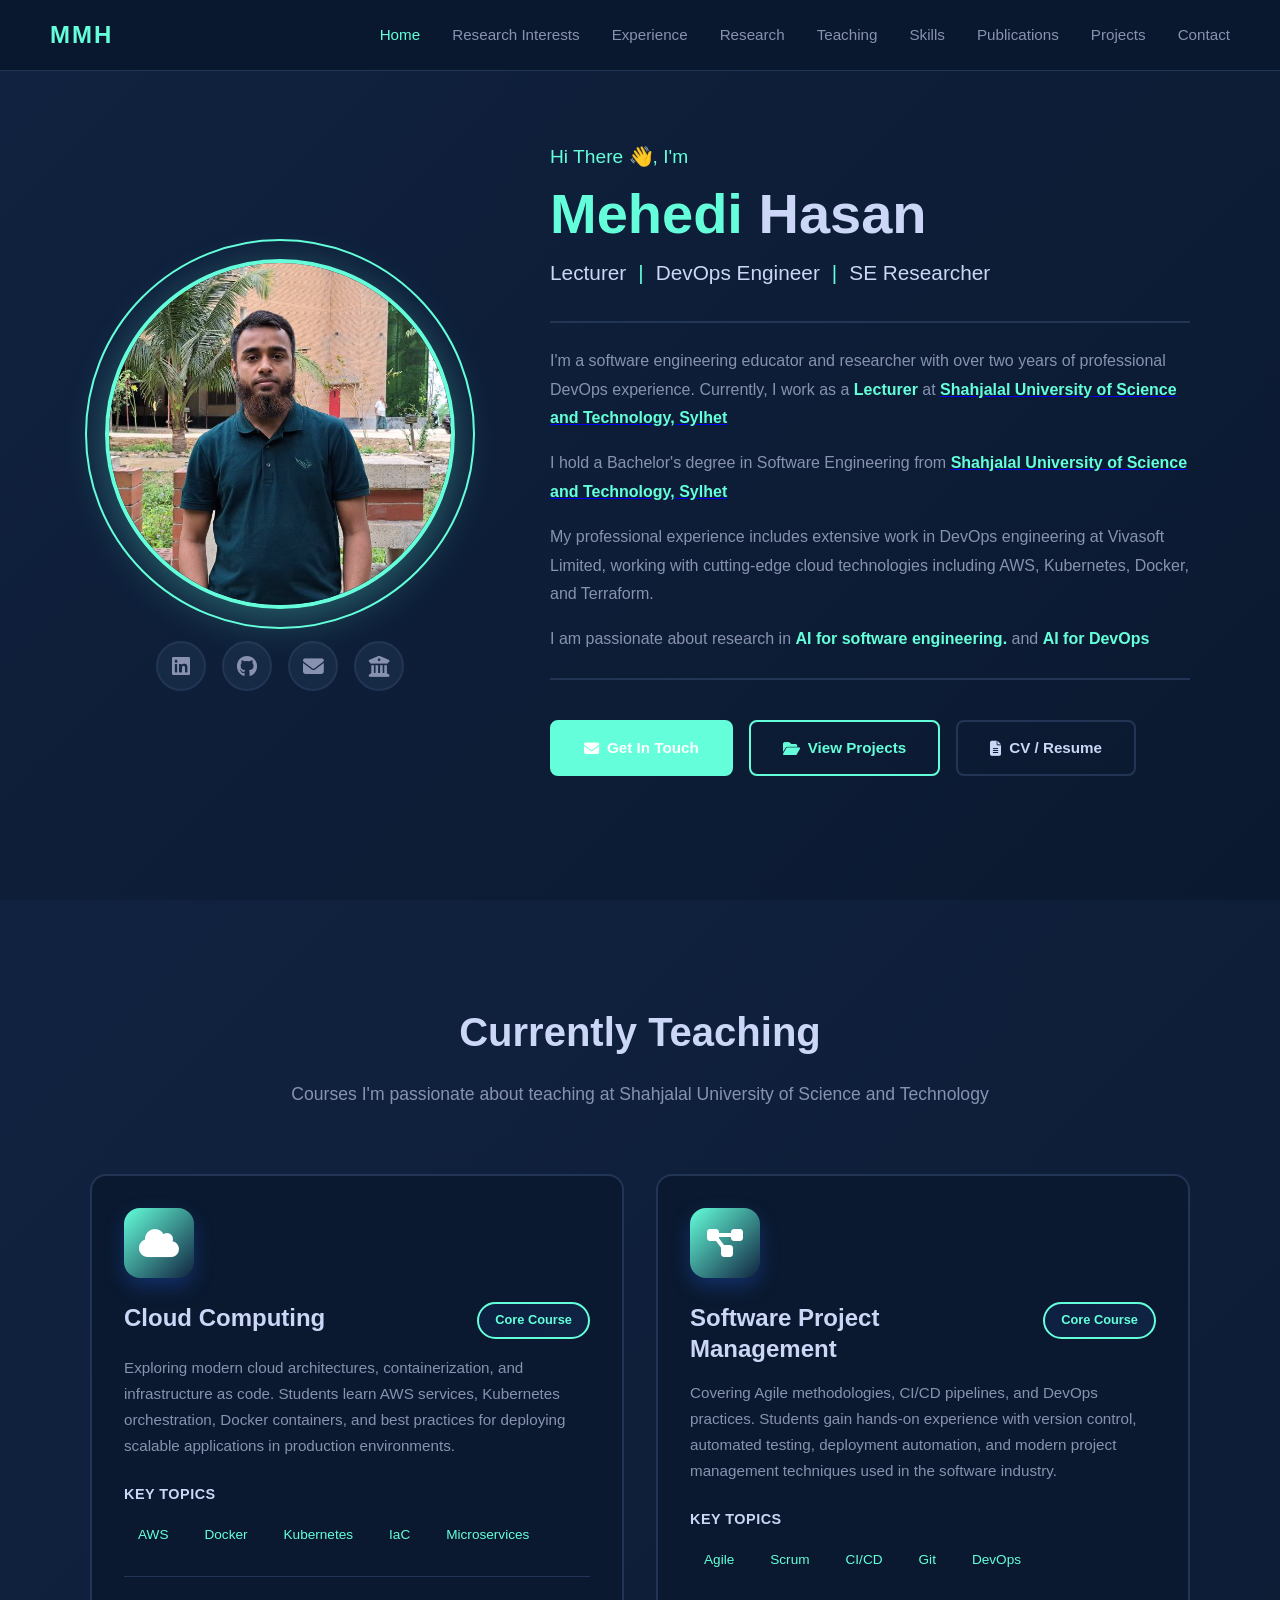
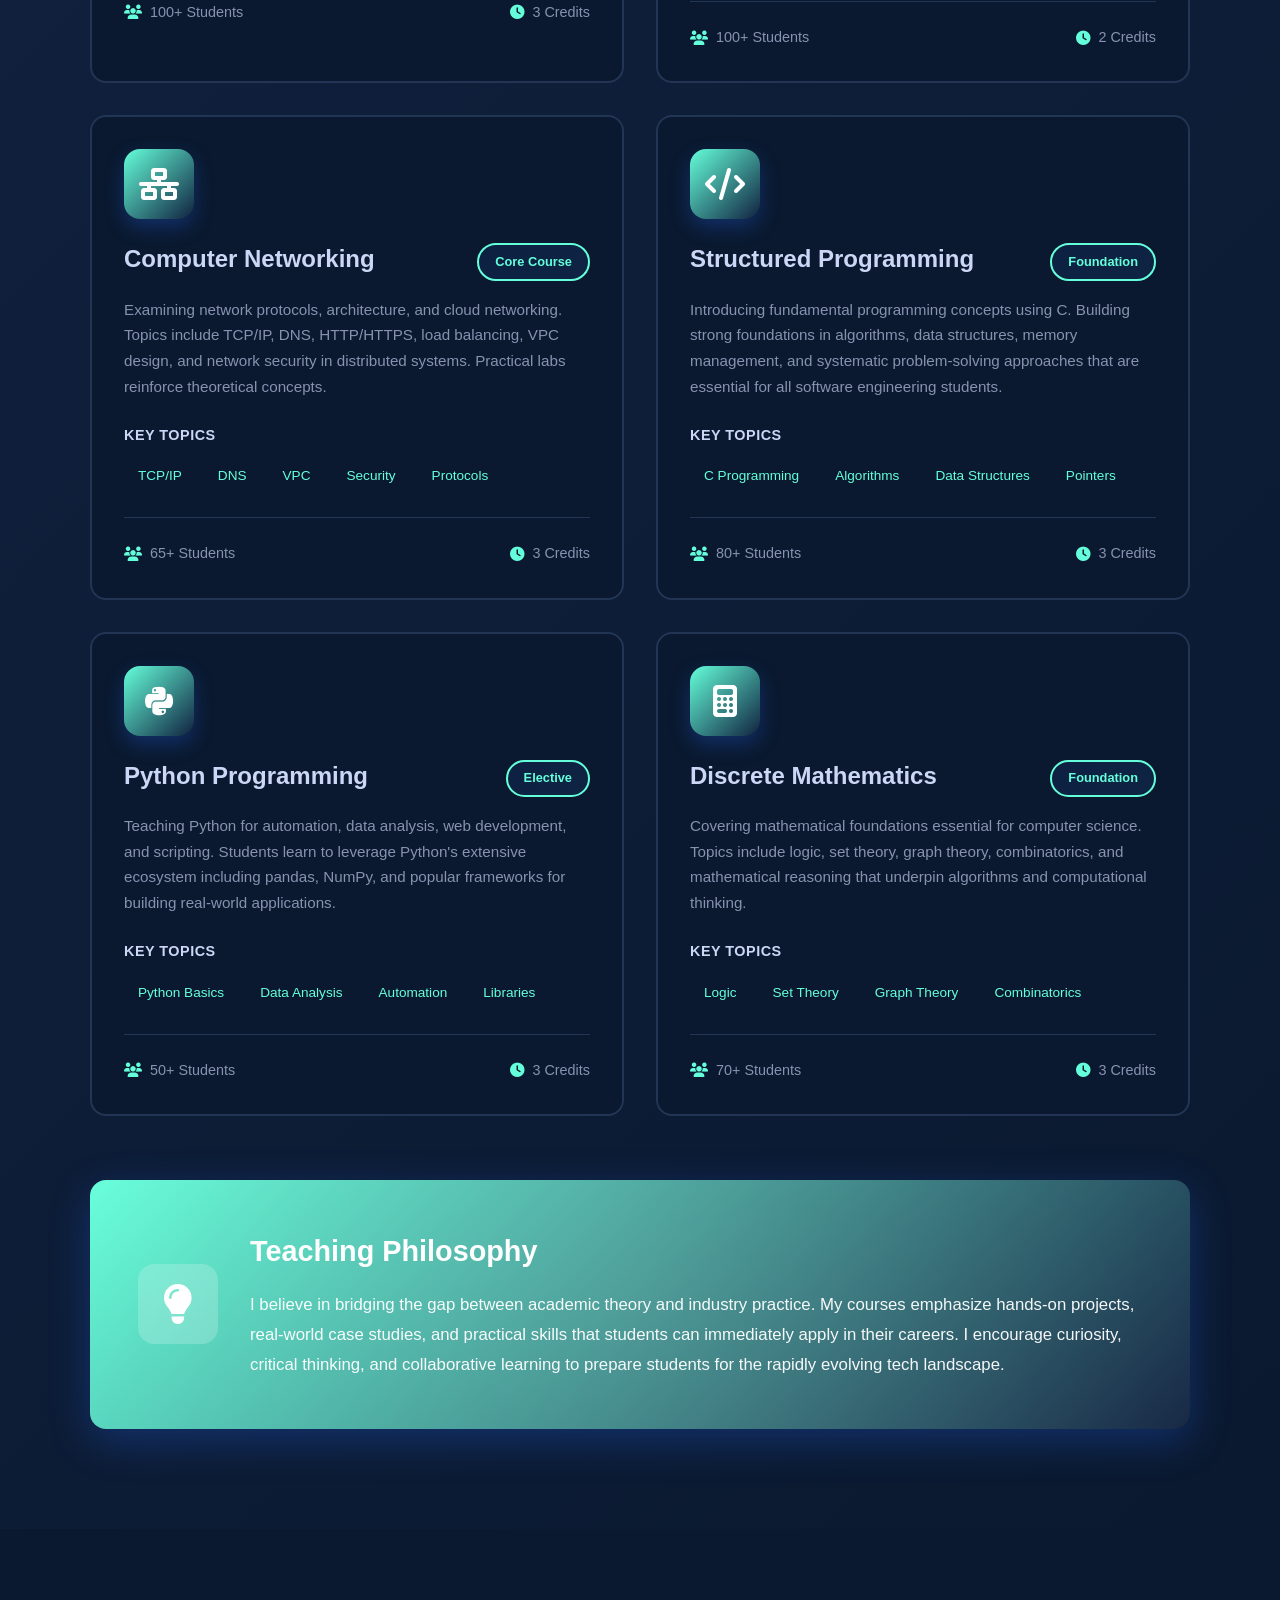
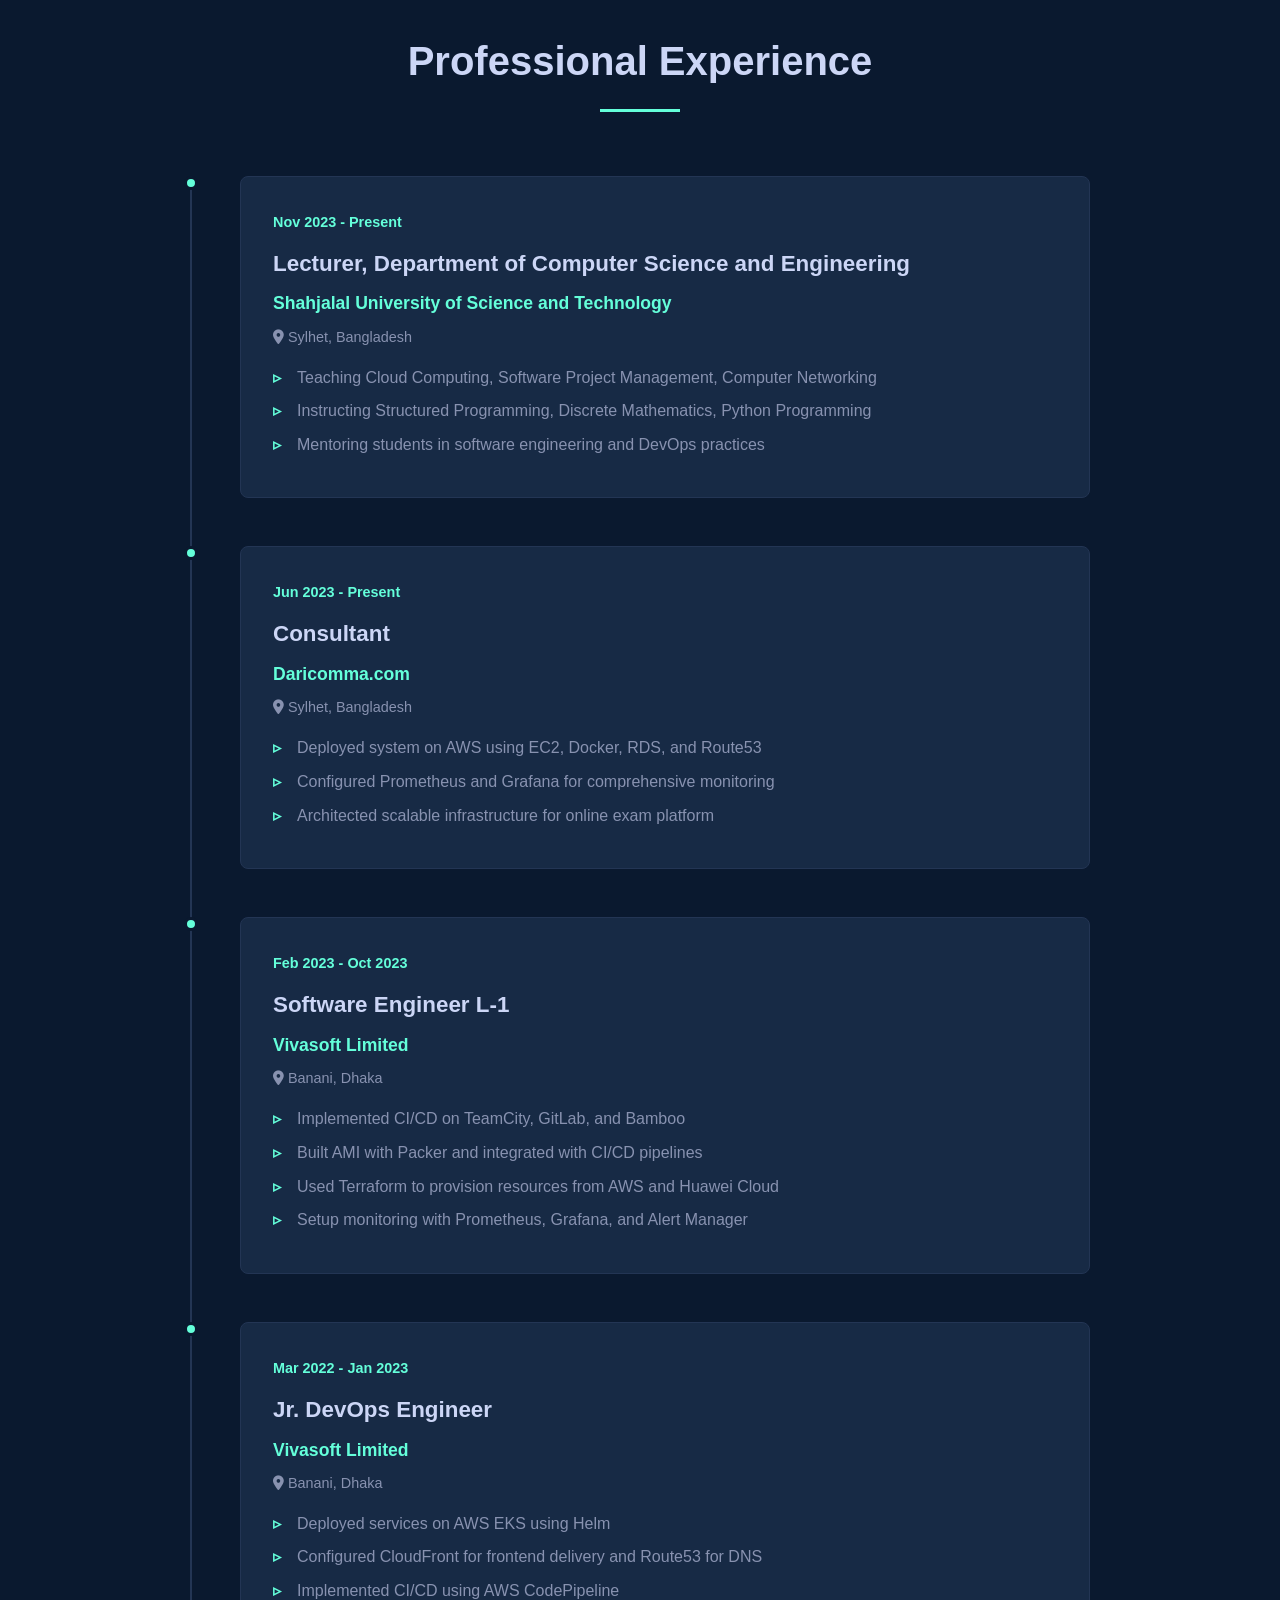
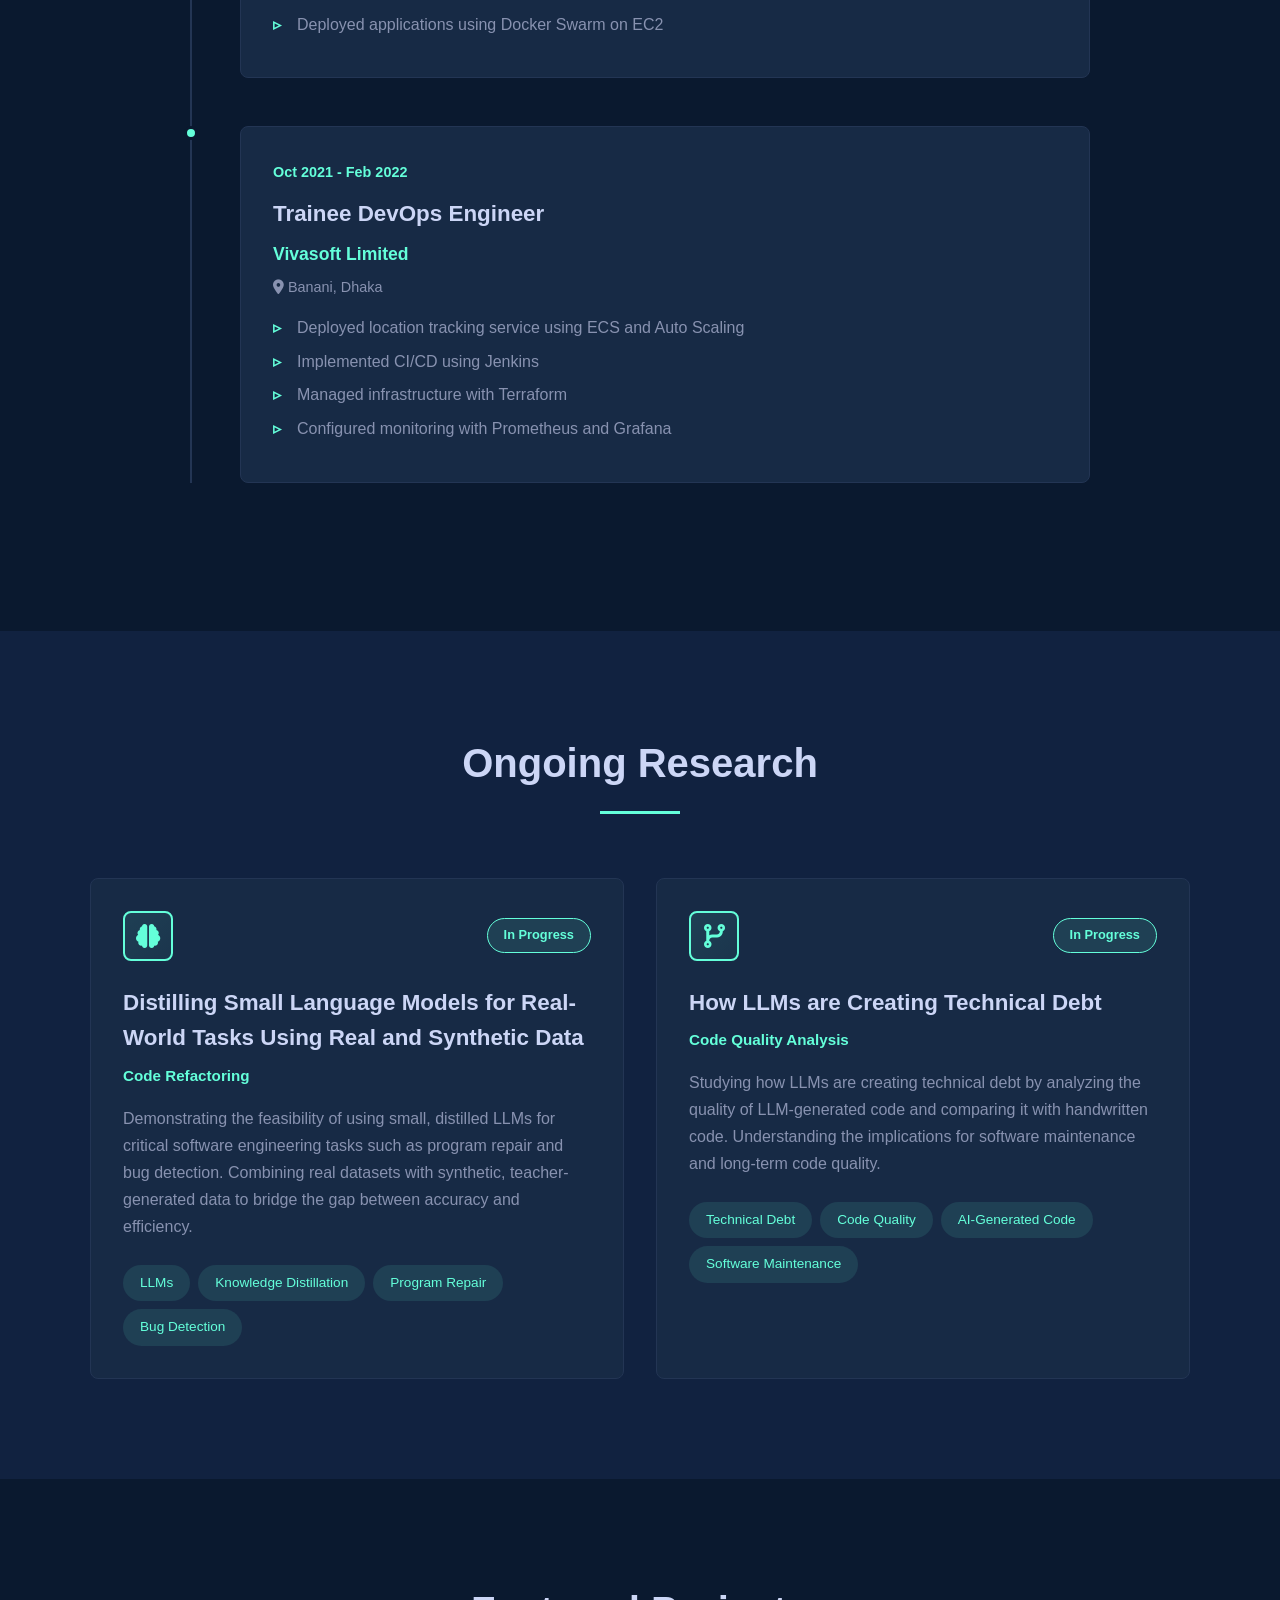
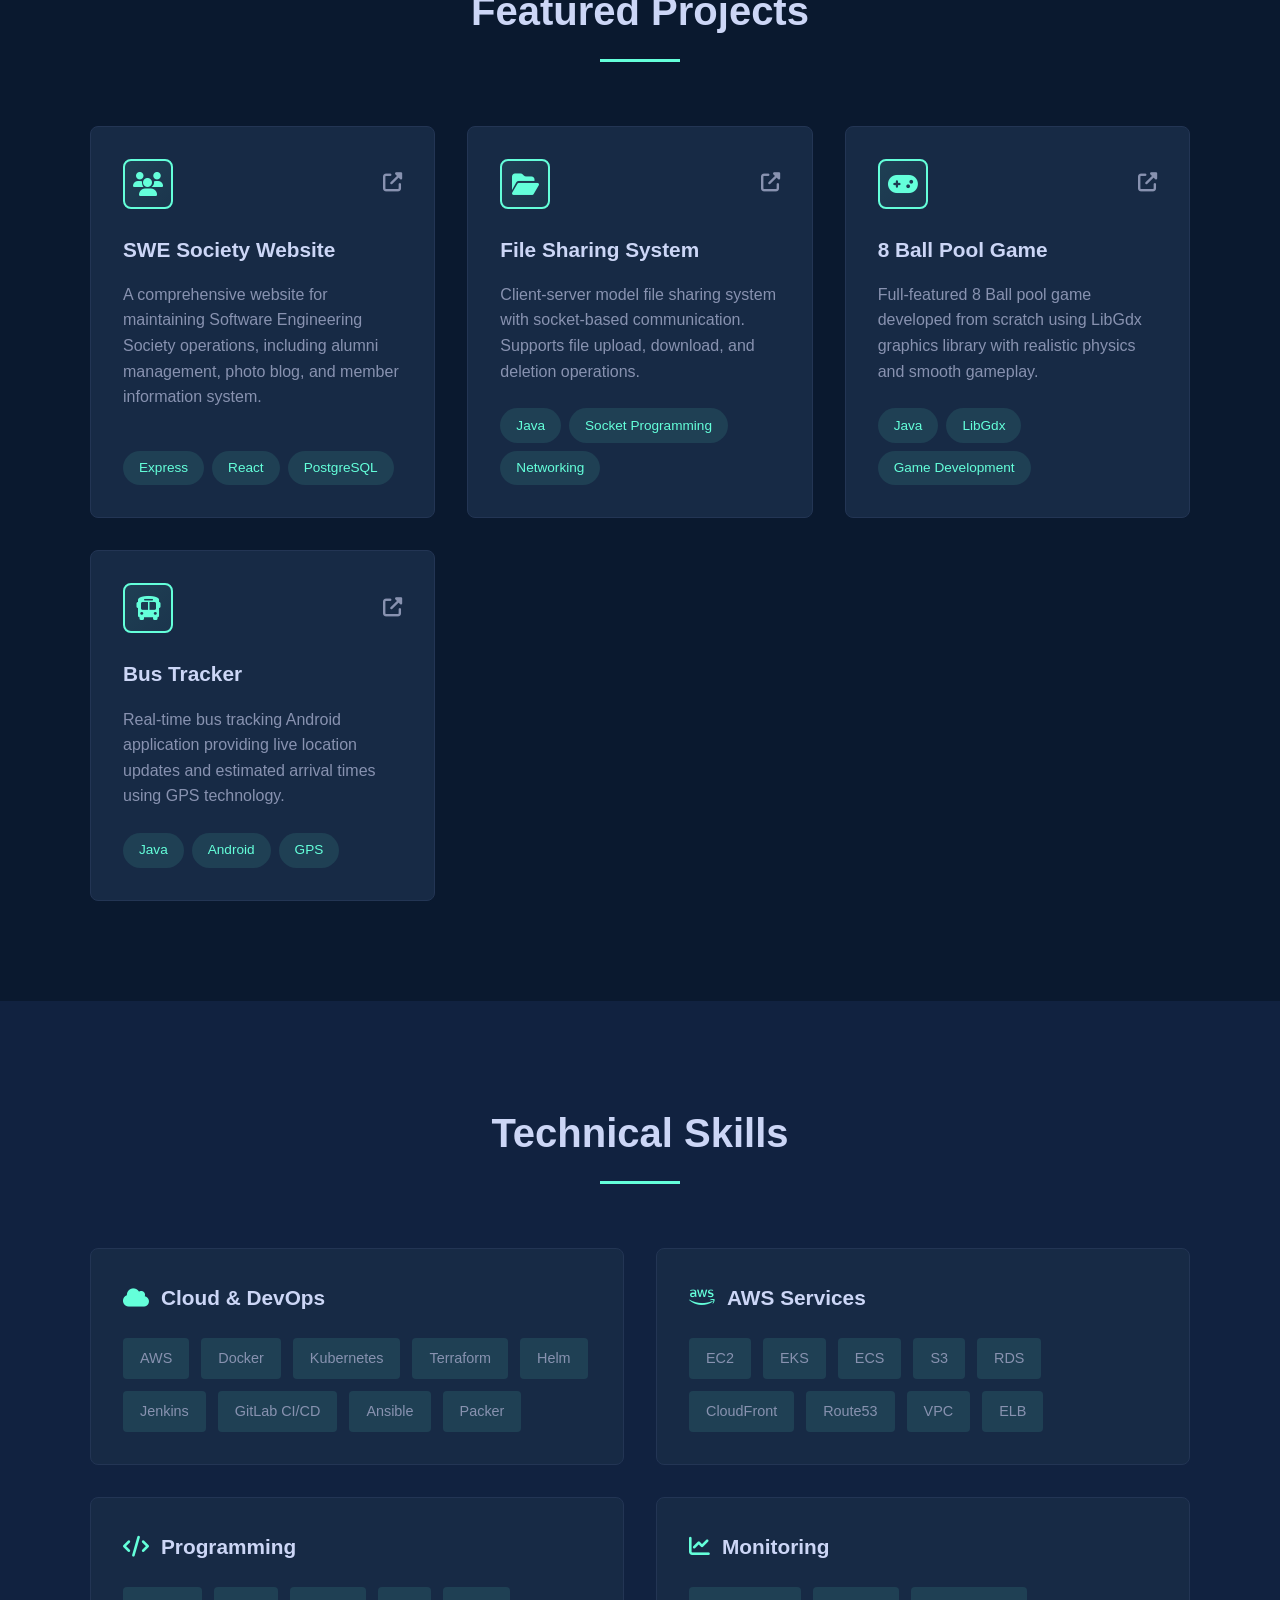
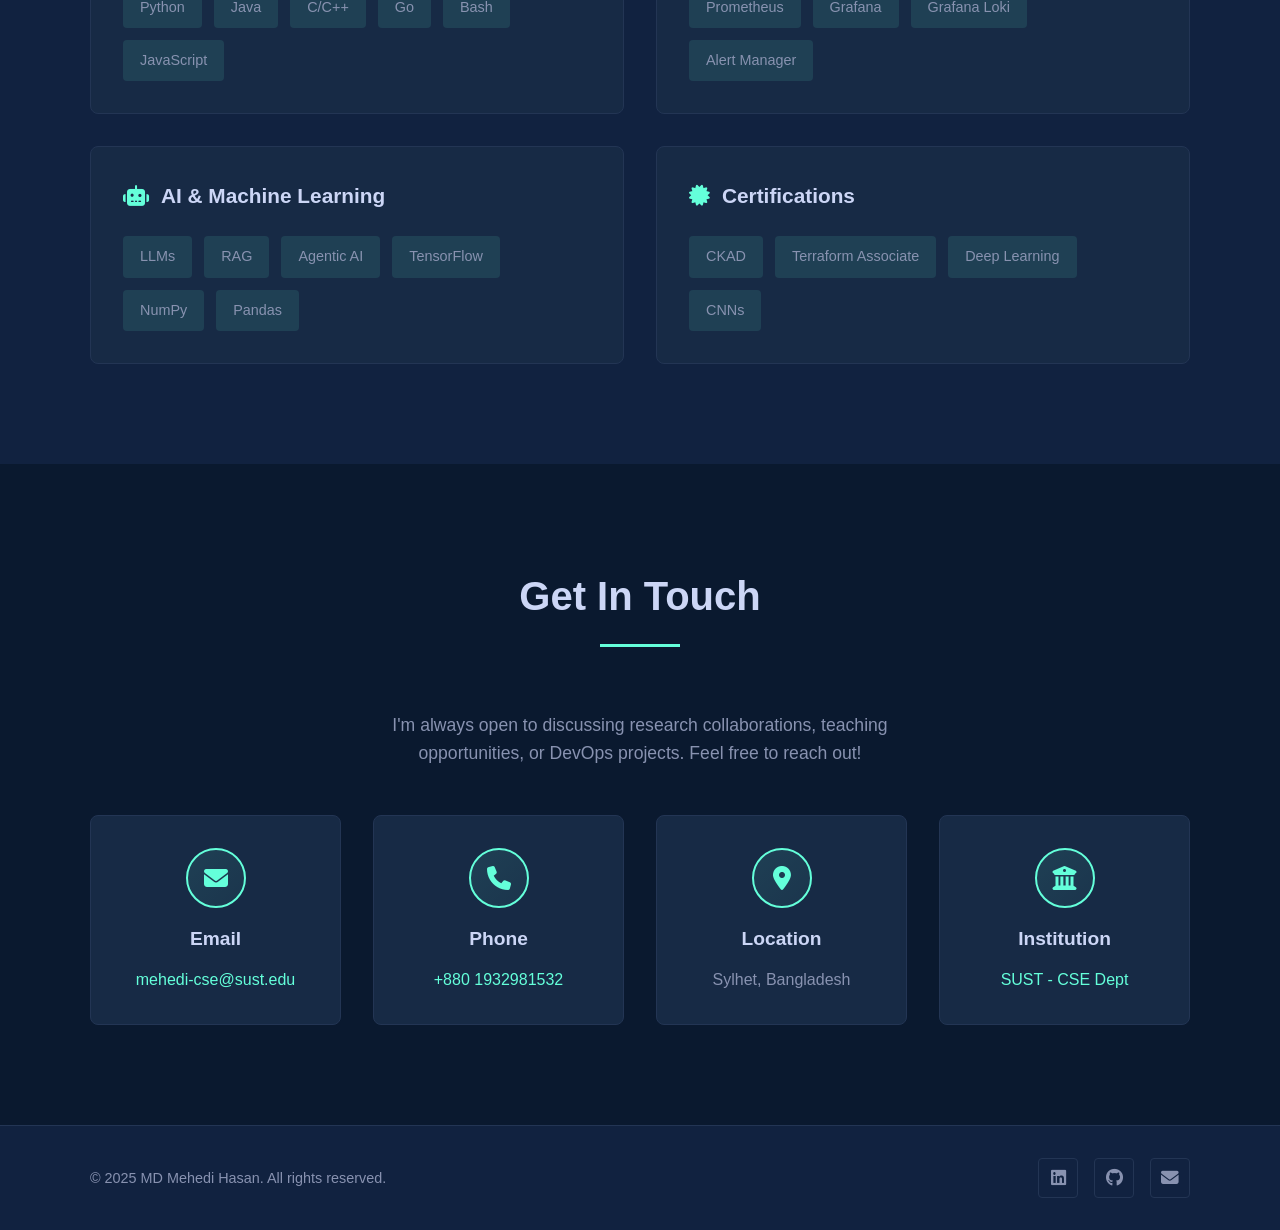
==== commit ac565264: "without stats card basic intro" ====
--- a/index3.html
+++ b/index3.html
@@ -76,62 +76,25 @@
                 <span class="separator">|</span>
                 <span class="title-item">DevOps Engineer</span>
                 <span class="separator">|</span>
-                <span class="title-item">AI Researcher</span>
+                <span class="title-item">SE Researcher</span>
             </div>
             
             <!-- Integrated About Me Content -->
             <div class="hero-about">
                 <p>
                     I'm a software engineering educator and researcher with over two years of professional DevOps experience. 
-                    Currently, I work as a <strong>Lecturer</strong> at Shahjalal University of Science and Technology, where I teach 
-                    Cloud Computing, Software Project Management, and Computer Networking while conducting research in AI for Software Engineering.
+                    Currently, I work as a <strong>Lecturer</strong> at <a href="https://sust.edu"><strong>Shahjalal University of Science and Technology, Sylhet</strong></a>
                 </p>
                 <p>
-                    I hold a Bachelor's degree in Software Engineering from SUST, graduating with a CGPA of <strong>3.84/4.00</strong> 
-                    and ranking <strong>3rd out of 50 students</strong>. During my journey, I've participated in over 200 programming contests 
-                    and solved 350+ problems across various competitive programming platforms.
+                    I hold a Bachelor's degree in Software Engineering from <a href="https://sust.edu"><strong>Shahjalal University of Science and Technology, Sylhet</strong></a>
                 </p>
                 <p>
                     My professional experience includes extensive work in DevOps engineering at Vivasoft Limited, working with cutting-edge 
-                    cloud technologies including AWS, Kubernetes, Docker, and Terraform. I am a <strong>Certified Kubernetes Application Developer (CKAD)</strong> 
-                    and <strong>HashiCorp Certified Terraform Associate</strong>.
+                    cloud technologies including AWS, Kubernetes, Docker, and Terraform.
                 </p>
                 <p>
-                    I am passionate about research at the intersection of software engineering and artificial intelligence. My current research 
-                    focuses on <strong>distilling small language models</strong> for real-world software engineering tasks such as program repair 
-                    and bug detection, and studying how LLMs are creating technical debt in software systems.
-                </p>
-            </div>
-
-            <!-- Stats Cards -->
-            <div class="hero-stats">
-                <div class="stat-item">
-                    <div class="stat-icon">
-                        <i class="fas fa-graduation-cap"></i>
-                    </div>
-                    <div class="stat-info">
-                        <h3>3.84/4.00</h3>
-                        <p>CGPA (Ranked 3rd)</p>
-                    </div>
-                </div>
-                <div class="stat-item">
-                    <div class="stat-icon">
-                        <i class="fas fa-code"></i>
-                    </div>
-                    <div class="stat-info">
-                        <h3>350+</h3>
-                        <p>Problems Solved</p>
-                    </div>
-                </div>
-                <div class="stat-item">
-                    <div class="stat-icon">
-                        <i class="fas fa-briefcase"></i>
-                    </div>
-                    <div class="stat-info">
-                        <h3>2+ Years</h3>
-                        <p>DevOps Experience</p>
-                    </div>
-                </div>
+                    I am passionate about research in <strong>AI for software engineering.</strong> and <strong>AI for DevOps</strong>
+                </p>
             </div>
 
             <!-- Action Buttons -->
@@ -384,7 +347,7 @@
                     <div class="timeline-dot"></div>
                     <div class="timeline-content">
                         <span class="timeline-date">Nov 2023 - Present</span>
-                        <h3>Lecturer, Dept. of CSE</h3>
+                        <h3>Lecturer, Department of Computer Science and Engineering</h3>
                         <h4>Shahjalal University of Science and Technology</h4>
                         <p class="location"><i class="fas fa-map-marker-alt"></i> Sylhet, Bangladesh</p>
                         <ul>
